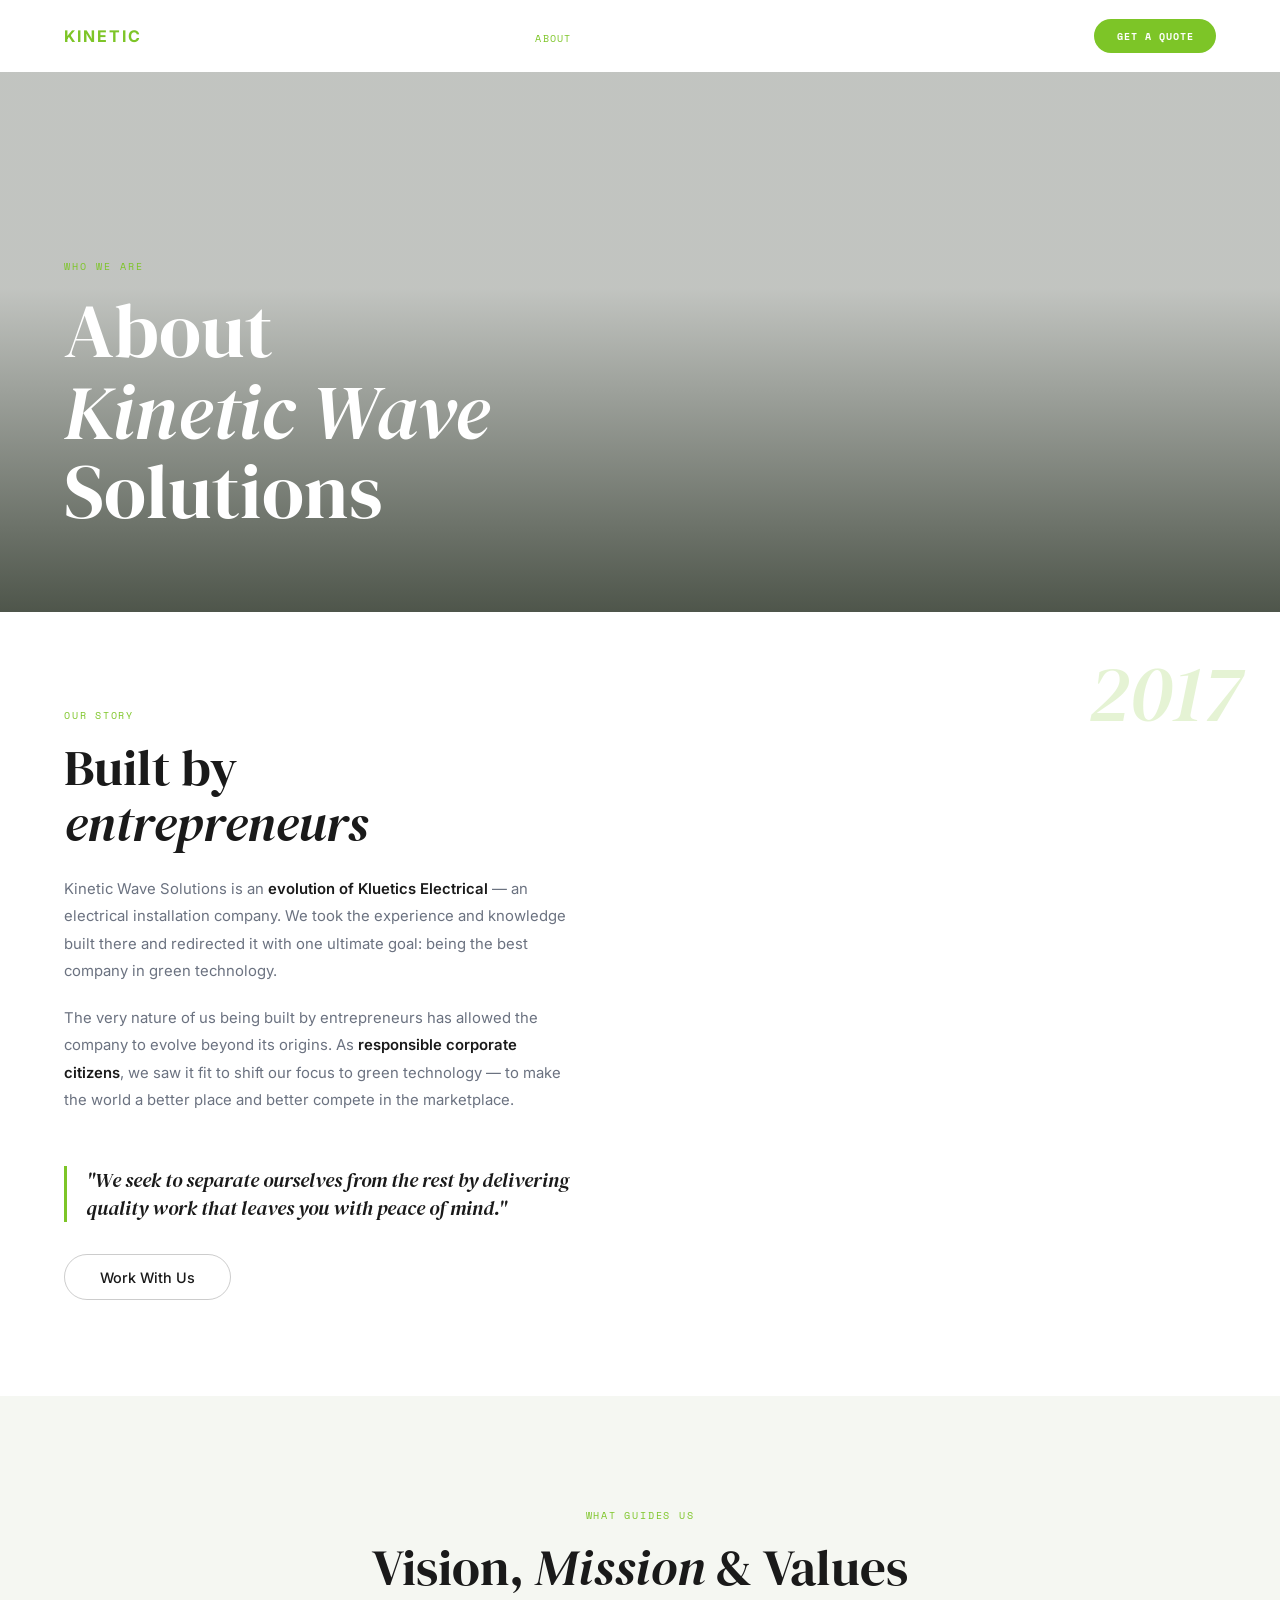
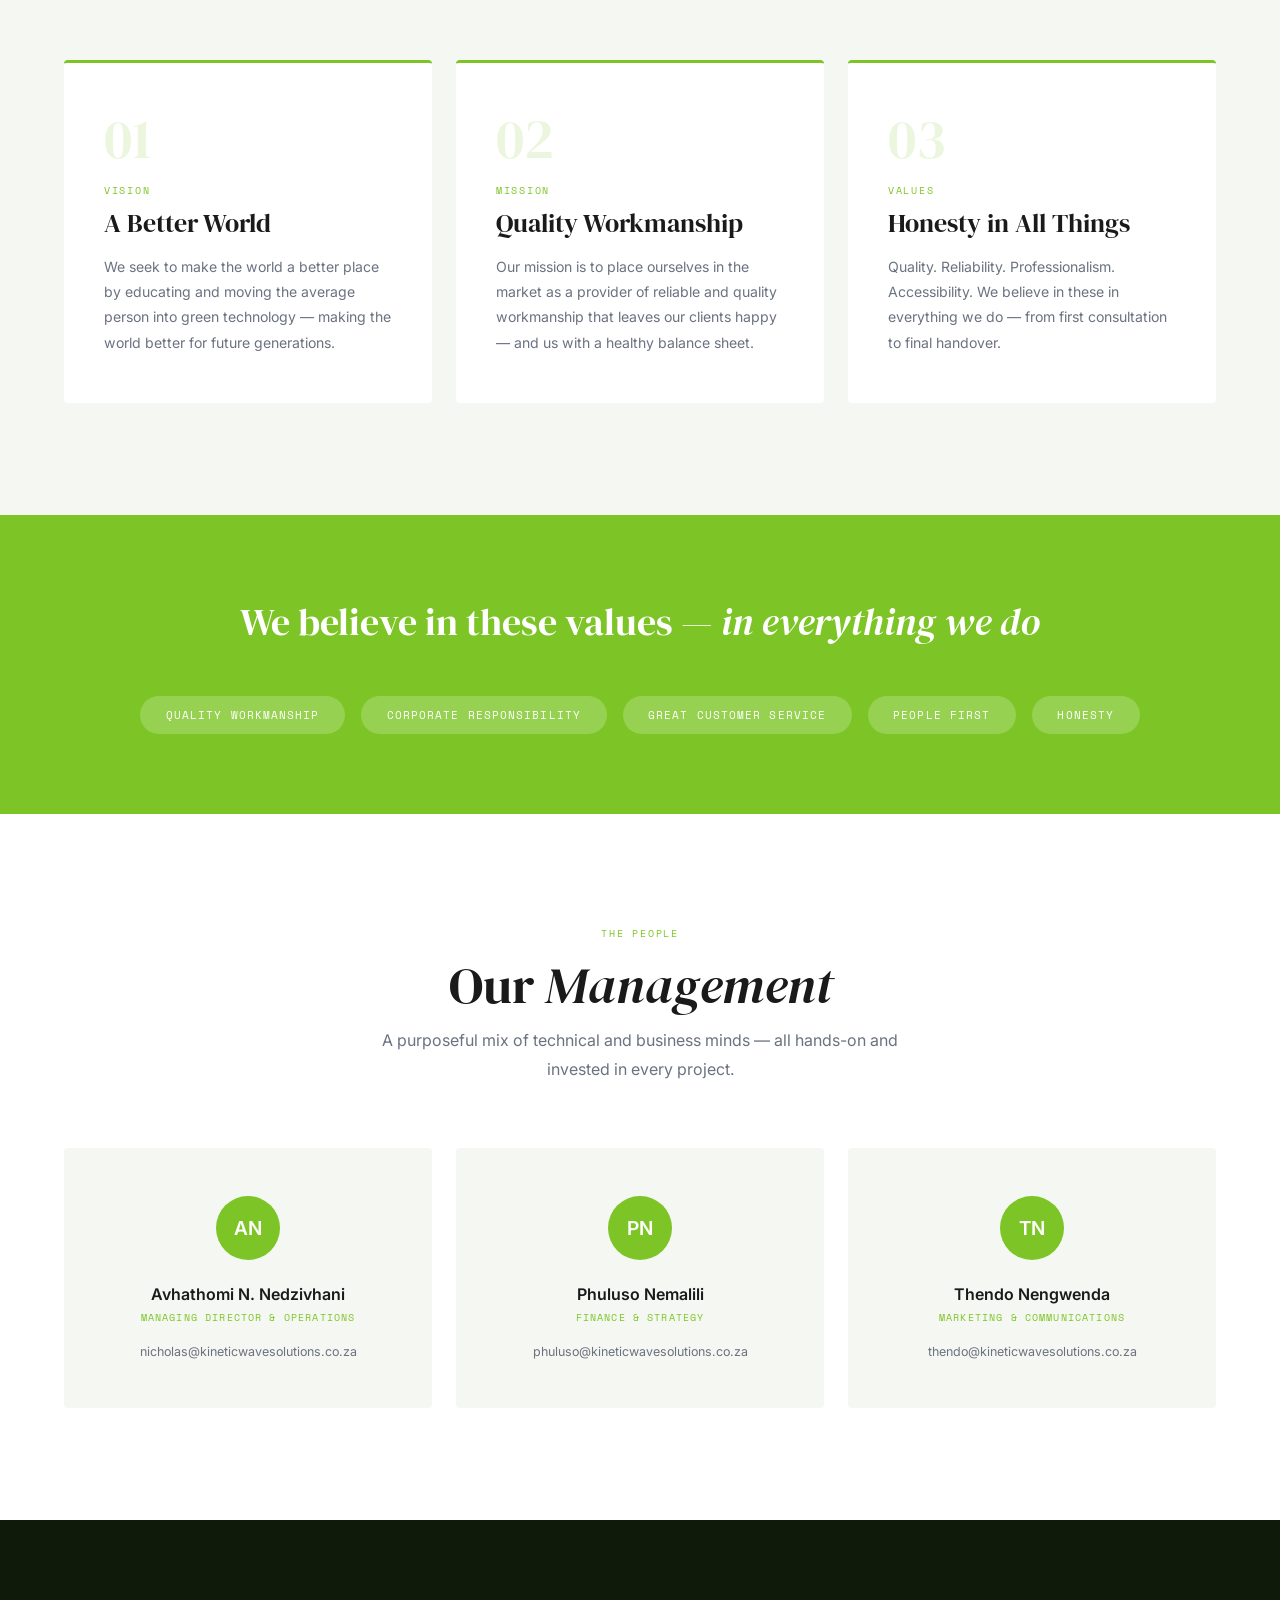
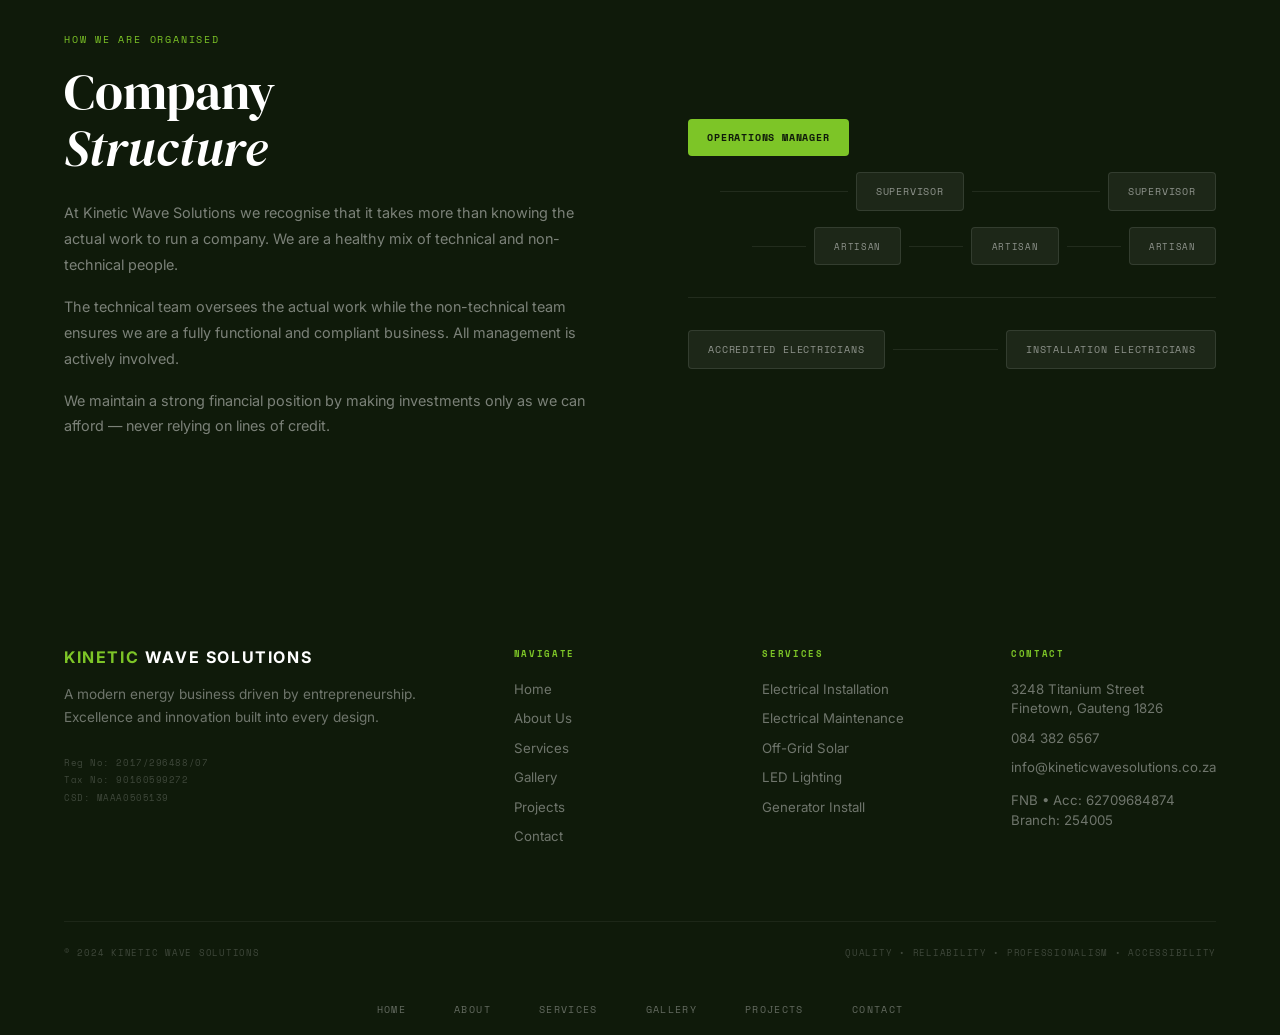
==== about.html @ 5e4715f2 "Initial website upload" ====
<!DOCTYPE html>
<html lang="en">
<head>
<meta charset="UTF-8"/>
<meta name="viewport" content="width=device-width,initial-scale=1"/>
<title>About — Kinetic Wave Solutions</title>
<link rel="stylesheet" href="style.css"/>
<style>
.page-hero {
  height: 60vh; min-height: 420px;
  position: relative;
  display: flex; align-items: flex-end;
  padding: 0 5vw 5rem;
  overflow: hidden;
}
.ph-bg {
  position: absolute; inset: 0;
  background:
    url('https://images.unsplash.com/photo-1497440001374-f26997328c1b?w=1600&q=85')
    center / cover no-repeat;
}
.ph-bg::after {
  content: '';
  position: absolute; inset: 0;
  background: linear-gradient(to top, rgba(10,20,5,0.72) 0%, rgba(10,20,5,0.25) 60%);
}
.ph-content { position: relative; z-index: 2; }
.ph-label {
  font-family: var(--mono); font-size: 0.62rem;
  letter-spacing: 0.2em; text-transform: uppercase;
  color: var(--green); margin-bottom: 1rem; display: block;
}
.ph-title {
  font-family: var(--serif); font-weight: 400;
  font-size: clamp(2.5rem, 6vw, 5rem);
  color: var(--white); line-height: 1.05;
}
.ph-title em { font-style: italic; }

/* STORY */
#story {
  display: grid; grid-template-columns: 1fr 1fr;
  background: var(--white);
}
.story-body {
  padding: 6rem 5vw;
  display: flex; flex-direction: column; justify-content: center;
}
.story-body p {
  font-size: 0.93rem; line-height: 1.85;
  color: var(--muted); margin-bottom: 1.2rem;
}
.story-body strong { color: var(--text); font-weight: 600; }
.story-quote {
  font-family: var(--serif); font-style: italic;
  font-size: 1.25rem; color: var(--text);
  border-left: 3px solid var(--green); padding-left: 1.2rem;
  line-height: 1.4; margin: 2rem 0;
}
.story-img {
  background:
    url('https://images.unsplash.com/photo-1558618666-fcd25c85cd64?w=900&q=80')
    center / cover no-repeat;
  min-height: 460px;
  position: relative;
}
.story-year {
  position: absolute; top: 2.5rem; right: 2.5rem;
  font-family: var(--serif); font-style: italic;
  font-size: 5rem; color: rgba(125,197,39,0.2);
  line-height: 1; pointer-events: none;
}

/* VMV */
#vmv-full {
  padding: 7rem 5vw;
  background: var(--offwhite);
}
.vmv-full-head { text-align: center; max-width: 560px; margin: 0 auto 4rem; }
.vmv-full-grid {
  display: grid; grid-template-columns: repeat(3,1fr); gap: 1.5rem;
}
.vmv-full-card {
  background: var(--white);
  padding: 3rem 2.5rem;
  border-radius: 4px;
  border-top: 3px solid var(--green);
}
.vmv-fc-num {
  font-family: var(--serif); font-size: 3.5rem;
  color: rgba(125,197,39,0.15); line-height: 1; margin-bottom: 1rem;
}
.vmv-fc-tag {
  font-family: var(--mono); font-size: 0.6rem;
  letter-spacing: 0.18em; text-transform: uppercase;
  color: var(--green); margin-bottom: 0.8rem;
}
.vmv-fc-h {
  font-family: var(--serif); font-size: 1.6rem;
  color: var(--text); margin-bottom: 1rem; line-height: 1.1;
}
.vmv-fc-p { font-size: 0.88rem; color: var(--muted); line-height: 1.8; }

/* VALUES */
#values-band {
  background: var(--green);
  padding: 5rem 5vw;
  text-align: center;
}
.vb-title {
  font-family: var(--serif); font-size: clamp(1.8rem,3vw,2.8rem);
  color: var(--white); margin-bottom: 3rem; font-weight: 400;
}
.vb-pills {
  display: flex; gap: 1rem; justify-content: center; flex-wrap: wrap;
}
.vb-pill {
  font-family: var(--mono); font-size: 0.68rem;
  letter-spacing: 0.1em; text-transform: uppercase;
  background: rgba(255,255,255,0.2);
  color: var(--white); padding: 0.7rem 1.6rem;
  border-radius: 999px;
}

/* TEAM */
#team {
  padding: 7rem 5vw;
  background: var(--white);
}
.team-head { text-align: center; max-width: 520px; margin: 0 auto 4rem; }
.team-grid {
  display: grid; grid-template-columns: repeat(3,1fr); gap: 1.5rem;
}
.tm {
  background: var(--offwhite); padding: 3rem 2.5rem;
  border-radius: 4px; text-align: center;
  transition: box-shadow 0.3s;
}
.tm:hover { box-shadow: 0 8px 28px rgba(0,0,0,0.08); }
.tm-av {
  width: 64px; height: 64px;
  background: var(--green);
  border-radius: 50%;
  display: flex; align-items: center; justify-content: center;
  font-family: var(--sans); font-weight: 600; font-size: 1.2rem;
  color: var(--white); margin: 0 auto 1.5rem;
}
.tm-name {
  font-family: var(--sans); font-weight: 600;
  font-size: 1rem; color: var(--text); margin-bottom: 0.4rem;
}
.tm-role {
  font-family: var(--mono); font-size: 0.6rem;
  letter-spacing: 0.12em; text-transform: uppercase;
  color: var(--green); margin-bottom: 1rem;
}
.tm-mail {
  font-size: 0.78rem; color: var(--muted);
  text-decoration: none; word-break: break-all;
  transition: color 0.2s;
}
.tm-mail:hover { color: var(--green); }

/* STRUCTURE */
#structure {
  padding: 7rem 5vw;
  background: var(--dark);
  display: grid; grid-template-columns: 1fr 1fr; gap: 6rem; align-items: center;
}
.struct-text .label-tag { color: var(--green); }
.struct-text .section-h { color: var(--white); }
.struct-text p { font-size: 0.9rem; color: rgba(255,255,255,0.45); line-height: 1.8; margin-bottom: 1rem; }
.org-chart { display: flex; flex-direction: column; gap: 1rem; }
.oc-row { display: flex; gap: 0.5rem; align-items: center; }
.oc-box {
  font-family: var(--mono); font-size: 0.62rem;
  letter-spacing: 0.08em; text-transform: uppercase;
  padding: 0.7rem 1.2rem;
  border-radius: 4px;
}
.oc-box.primary { background: var(--green); color: var(--dark); font-weight: 700; }
.oc-box.secondary { background: rgba(255,255,255,0.06); color: rgba(255,255,255,0.5); border: 1px solid rgba(255,255,255,0.1); }
.oc-line { flex: 1; height: 1px; background: rgba(255,255,255,0.08); }

@media(max-width:860px){
  #story { grid-template-columns: 1fr; }
  .story-img { min-height: 260px; order: -1; }
  .story-body { padding: 3rem 1.2rem; }
  #vmv-full { padding: 4rem 1.2rem; }
  .vmv-full-grid { grid-template-columns: 1fr; }
  #team { padding: 4rem 1.2rem; }
  .team-grid { grid-template-columns: 1fr; }
  #structure { grid-template-columns: 1fr; padding: 4rem 1.2rem; gap: 3rem; }
}
</style>
</head>
<body data-page="about" data-solidnav="1">
<div style="padding-top:72px">

<div class="page-hero">
  <div class="ph-bg"></div>
  <div class="ph-content">
    <span class="ph-label">Who We Are</span>
    <h1 class="ph-title">About<br/><em>Kinetic Wave</em><br/>Solutions</h1>
  </div>
</div>

<div id="story">
  <div class="story-body reveal">
    <span class="label-tag">Our Story</span>
    <h2 class="section-h" style="margin-bottom:1.5rem">Built by<br/><em>entrepreneurs</em></h2>
    <p>Kinetic Wave Solutions is an <strong>evolution of Kluetics Electrical</strong> — an electrical installation company. We took the experience and knowledge built there and redirected it with one ultimate goal: being the best company in green technology.</p>
    <p>The very nature of us being built by entrepreneurs has allowed the company to evolve beyond its origins. As <strong>responsible corporate citizens</strong>, we saw it fit to shift our focus to green technology — to make the world a better place and better compete in the marketplace.</p>
    <div class="story-quote">"We seek to separate ourselves from the rest by delivering quality work that leaves you with peace of mind."</div>
    <a href="contact.html" class="pill-btn outline-dark" style="align-self:flex-start">Work With Us</a>
  </div>
  <div class="story-img">
    <div class="story-year">2017</div>
  </div>
</div>

<section id="vmv-full">
  <div class="vmv-full-head reveal">
    <span class="label-tag">What Guides Us</span>
    <h2 class="section-h">Vision, <em>Mission</em> &amp; Values</h2>
  </div>
  <div class="vmv-full-grid">
    <div class="vmv-full-card reveal">
      <div class="vmv-fc-num">01</div>
      <div class="vmv-fc-tag">Vision</div>
      <div class="vmv-fc-h">A Better World</div>
      <p class="vmv-fc-p">We seek to make the world a better place by educating and moving the average person into green technology — making the world better for future generations.</p>
    </div>
    <div class="vmv-full-card reveal d1">
      <div class="vmv-fc-num">02</div>
      <div class="vmv-fc-tag">Mission</div>
      <div class="vmv-fc-h">Quality Workmanship</div>
      <p class="vmv-fc-p">Our mission is to place ourselves in the market as a provider of reliable and quality workmanship that leaves our clients happy — and us with a healthy balance sheet.</p>
    </div>
    <div class="vmv-full-card reveal d2">
      <div class="vmv-fc-num">03</div>
      <div class="vmv-fc-tag">Values</div>
      <div class="vmv-fc-h">Honesty in All Things</div>
      <p class="vmv-fc-p">Quality. Reliability. Professionalism. Accessibility. We believe in these in everything we do — from first consultation to final handover.</p>
    </div>
  </div>
</section>

<div id="values-band" class="reveal">
  <h2 class="vb-title">We believe in these values — <em>in everything we do</em></h2>
  <div class="vb-pills">
    <span class="vb-pill">Quality Workmanship</span>
    <span class="vb-pill">Corporate Responsibility</span>
    <span class="vb-pill">Great Customer Service</span>
    <span class="vb-pill">People First</span>
    <span class="vb-pill">Honesty</span>
  </div>
</div>

<section id="team">
  <div class="team-head reveal">
    <span class="label-tag">The People</span>
    <h2 class="section-h">Our <em>Management</em></h2>
    <p class="section-p" style="margin:0.8rem auto 0;text-align:center">A purposeful mix of technical and business minds — all hands-on and invested in every project.</p>
  </div>
  <div class="team-grid">
    <div class="tm reveal">
      <div class="tm-av">AN</div>
      <div class="tm-name">Avhathomi N. Nedzivhani</div>
      <div class="tm-role">Managing Director &amp; Operations</div>
      <a href="mailto:nicholas@kineticwavesolutions.co.za" class="tm-mail">nicholas@kineticwavesolutions.co.za</a>
    </div>
    <div class="tm reveal d1">
      <div class="tm-av">PN</div>
      <div class="tm-name">Phuluso Nemalili</div>
      <div class="tm-role">Finance &amp; Strategy</div>
      <a href="mailto:phuluso@kineticwavesolutions.co.za" class="tm-mail">phuluso@kineticwavesolutions.co.za</a>
    </div>
    <div class="tm reveal d2">
      <div class="tm-av">TN</div>
      <div class="tm-name">Thendo Nengwenda</div>
      <div class="tm-role">Marketing &amp; Communications</div>
      <a href="mailto:thendo@kineticwavesolutions.co.za" class="tm-mail">thendo@kineticwavesolutions.co.za</a>
    </div>
  </div>
</section>

<section id="structure">
  <div class="struct-text reveal">
    <span class="label-tag">How We Are Organised</span>
    <h2 class="section-h" style="margin-bottom:1.5rem;color:var(--white)">Company<br/><em>Structure</em></h2>
    <p>At Kinetic Wave Solutions we recognise that it takes more than knowing the actual work to run a company. We are a healthy mix of technical and non-technical people.</p>
    <p>The technical team oversees the actual work while the non-technical team ensures we are a fully functional and compliant business. All management is actively involved.</p>
    <p>We maintain a strong financial position by making investments only as we can afford — never relying on lines of credit.</p>
  </div>
  <div class="org-chart reveal d1">
    <div class="oc-row"><div class="oc-box primary">Operations Manager</div></div>
    <div class="oc-row" style="padding-left:2rem"><div class="oc-line"></div><div class="oc-box secondary">Supervisor</div><div class="oc-line"></div><div class="oc-box secondary">Supervisor</div></div>
    <div class="oc-row" style="padding-left:4rem"><div class="oc-line"></div><div class="oc-box secondary" style="font-size:.54rem">Artisan</div><div class="oc-line"></div><div class="oc-box secondary" style="font-size:.54rem">Artisan</div><div class="oc-line"></div><div class="oc-box secondary" style="font-size:.54rem">Artisan</div></div>
    <div style="height:1px;background:rgba(255,255,255,.08);margin:1rem 0"></div>
    <div class="oc-row"><div class="oc-box secondary">Accredited Electricians</div><div class="oc-line"></div><div class="oc-box secondary">Installation Electricians</div></div>
  </div>
</section>

</div>
<script src="nav.js"></script>
</body>
</html>
---- style.css ----
/* ════════════════════════════════════════════════
   KINETIC WAVE SOLUTIONS — Global
   Clean / Light / Modern — inspired by Bluewave
   Brand: Lime Green #7DC527 + White + Dark
   ════════════════════════════════════════════════ */
@import url('https://fonts.googleapis.com/css2?family=DM+Serif+Display:ital@0;1&family=Inter:wght@300;400;500;600&family=Space+Mono:wght@400;700&display=swap');

:root {
  --green:   #7DC527;
  --green2:  #6aad1f;
  --dark:    #0f1a0a;
  --mid:     #1e2e14;
  --white:   #ffffff;
  --offwhite:#f5f7f2;
  --text:    #1a1a1a;
  --muted:   #6b7280;
  --border:  rgba(0,0,0,0.08);
  --serif:   'DM Serif Display', serif;
  --sans:    'Inter', sans-serif;
  --mono:    'Space Mono', monospace;
}

*, *::before, *::after { box-sizing: border-box; margin: 0; padding: 0; }
html { scroll-behavior: smooth; }
body {
  font-family: var(--sans);
  color: var(--text);
  background: var(--white);
  -webkit-font-smoothing: antialiased;
  overflow-x: hidden;
}
::-webkit-scrollbar { width: 3px; }
::-webkit-scrollbar-thumb { background: var(--green); }

/* ── NAV ── */
#nav {
  position: fixed; top: 0; left: 0; right: 0; z-index: 900;
  display: flex; align-items: center; justify-content: space-between;
  padding: 0 5vw;
  height: 72px;
  transition: background 0.4s, box-shadow 0.4s;
}
#nav.solid {
  background: rgba(255,255,255,0.97);
  box-shadow: 0 1px 0 var(--border);
  backdrop-filter: blur(12px);
}
#nav.transparent { background: transparent; }
.nav-logo {
  font-family: var(--sans);
  font-weight: 700;
  font-size: 1rem;
  letter-spacing: 0.12em;
  text-transform: uppercase;
  text-decoration: none;
  color: var(--white);
  transition: color 0.3s;
}
#nav.solid .nav-logo { color: var(--dark); }
.nav-logo strong { color: var(--green); }
.nav-links { display: flex; gap: 2.5rem; list-style: none; align-items: center; }
.nav-links a {
  font-family: var(--mono);
  font-size: 0.62rem;
  letter-spacing: 0.12em;
  text-transform: uppercase;
  color: rgba(255,255,255,0.85);
  text-decoration: none;
  cursor: pointer;
  transition: color 0.2s;
}
#nav.solid .nav-links a { color: var(--muted); }
.nav-links a:hover,
.nav-links a.active { color: var(--green); }
.nav-cta {
  font-family: var(--mono);
  font-size: 0.62rem;
  letter-spacing: 0.1em;
  text-transform: uppercase;
  background: var(--green);
  color: var(--white);
  padding: 0.6rem 1.4rem;
  border-radius: 999px;
  cursor: pointer;
  border: none;
  text-decoration: none;
  transition: background 0.2s, transform 0.15s;
  font-weight: 700;
}
.nav-cta:hover { background: var(--green2); transform: translateY(-1px); }
.ham { display: none; flex-direction: column; gap: 5px; cursor: pointer; background: none; border: none; }
.ham span { width: 22px; height: 1.5px; background: var(--white); display: block; transition: 0.3s; }
#nav.solid .ham span { background: var(--dark); }

/* ── MOBILE DRAWER ── */
#drawer {
  display: none;
  position: fixed; top: 72px; left: 0; right: 0; z-index: 899;
  background: var(--white);
  border-bottom: 1px solid var(--border);
  flex-direction: column;
  box-shadow: 0 8px 24px rgba(0,0,0,0.08);
}
#drawer a {
  font-family: var(--mono); font-size: 0.68rem;
  letter-spacing: 0.1em; text-transform: uppercase;
  color: var(--muted); padding: 1rem 5vw;
  border-bottom: 1px solid var(--border);
  cursor: pointer; text-decoration: none;
  transition: color 0.2s;
}
#drawer a:hover { color: var(--green); }

/* ── FOOTER NAV BAR (like Bluewave bottom strip) ── */
.footer-nav-bar {
  background: var(--dark);
  padding: 1.2rem 5vw;
  display: flex; justify-content: center; gap: 3rem;
}
.footer-nav-bar a {
  font-family: var(--mono); font-size: 0.6rem;
  letter-spacing: 0.14em; text-transform: uppercase;
  color: rgba(255,255,255,0.35); cursor: pointer;
  text-decoration: none; transition: color 0.2s;
}
.footer-nav-bar a:hover { color: var(--green); }

/* ── MAIN FOOTER ── */
footer {
  background: var(--dark);
  color: rgba(255,255,255,0.5);
  padding: 5rem 5vw 0;
}
.footer-grid {
  display: grid; grid-template-columns: 2fr 1fr 1fr 1fr;
  gap: 3rem; padding-bottom: 4rem;
  border-bottom: 1px solid rgba(255,255,255,0.06);
}
.footer-brand-name {
  font-family: var(--sans); font-weight: 700;
  font-size: 1rem; letter-spacing: 0.1em; text-transform: uppercase;
  color: var(--white); margin-bottom: 1rem;
}
.footer-brand-name strong { color: var(--green); }
.footer-tagline {
  font-size: 0.85rem; line-height: 1.7; color: rgba(255,255,255,0.4);
  margin-bottom: 1.5rem;
}
.footer-reg {
  font-family: var(--mono); font-size: 0.58rem;
  letter-spacing: 0.06em; color: rgba(255,255,255,0.2); line-height: 1.9;
}
.footer-col h4 {
  font-family: var(--mono); font-size: 0.58rem;
  letter-spacing: 0.18em; text-transform: uppercase;
  color: var(--green); margin-bottom: 1.2rem;
}
.footer-col a, .footer-col p {
  display: block; font-size: 0.83rem;
  color: rgba(255,255,255,0.4); text-decoration: none;
  margin-bottom: 0.6rem; line-height: 1.5; cursor: pointer;
  transition: color 0.2s;
}
.footer-col a:hover { color: var(--white); }
.footer-bottom {
  display: flex; justify-content: space-between; align-items: center;
  padding: 1.5rem 0;
}
.footer-copy {
  font-family: var(--mono); font-size: 0.58rem;
  letter-spacing: 0.08em; text-transform: uppercase;
  color: rgba(255,255,255,0.2);
}

/* ── SHARED ── */
.pill-btn {
  display: inline-block;
  font-family: var(--sans); font-weight: 500; font-size: 0.9rem;
  background: var(--white); color: var(--dark);
  padding: 0.85rem 2.2rem;
  border-radius: 999px; border: none; cursor: pointer;
  text-decoration: none;
  transition: background 0.2s, transform 0.15s, color 0.2s;
}
.pill-btn:hover { background: var(--offwhite); transform: translateY(-2px); }
.pill-btn.green { background: var(--green); color: var(--white); }
.pill-btn.green:hover { background: var(--green2); }
.pill-btn.outline { background: transparent; color: var(--white); border: 1.5px solid rgba(255,255,255,0.5); }
.pill-btn.outline:hover { border-color: var(--white); background: rgba(255,255,255,0.08); }
.pill-btn.outline-dark { background: transparent; color: var(--text); border: 1.5px solid rgba(0,0,0,0.2); }
.pill-btn.outline-dark:hover { border-color: var(--green); color: var(--green); }

.label-tag {
  font-family: var(--mono); font-size: 0.62rem;
  letter-spacing: 0.18em; text-transform: uppercase;
  color: var(--green); margin-bottom: 1rem; display: block;
}
.section-h {
  font-family: var(--serif); font-size: clamp(2.2rem, 4vw, 3.6rem);
  line-height: 1.1; color: var(--text); font-weight: 400;
}
.section-h em { font-style: italic; }
.section-p {
  font-size: 1rem; line-height: 1.8; color: var(--muted); max-width: 520px;
}

/* ── REVEAL ── */
.reveal { opacity: 0; transform: translateY(24px); transition: opacity 0.8s cubic-bezier(.22,1,.36,1), transform 0.8s cubic-bezier(.22,1,.36,1); }
.reveal.up { opacity: 1; transform: translateY(0); }
.reveal.d1 { transition-delay: 0.1s; } .reveal.d2 { transition-delay: 0.2s; }
.reveal.d3 { transition-delay: 0.3s; } .reveal.d4 { transition-delay: 0.4s; }

/* ── MOBILE ── */
@media (max-width: 860px) {
  #nav { padding: 0 1.2rem; }
  .nav-links { display: none; }
  .ham { display: flex; }
  .footer-grid { grid-template-columns: 1fr 1fr; }
  .footer-bottom { flex-direction: column; gap: 0.8rem; text-align: center; }
  .footer-nav-bar { gap: 1.5rem; flex-wrap: wrap; justify-content: center; }
}
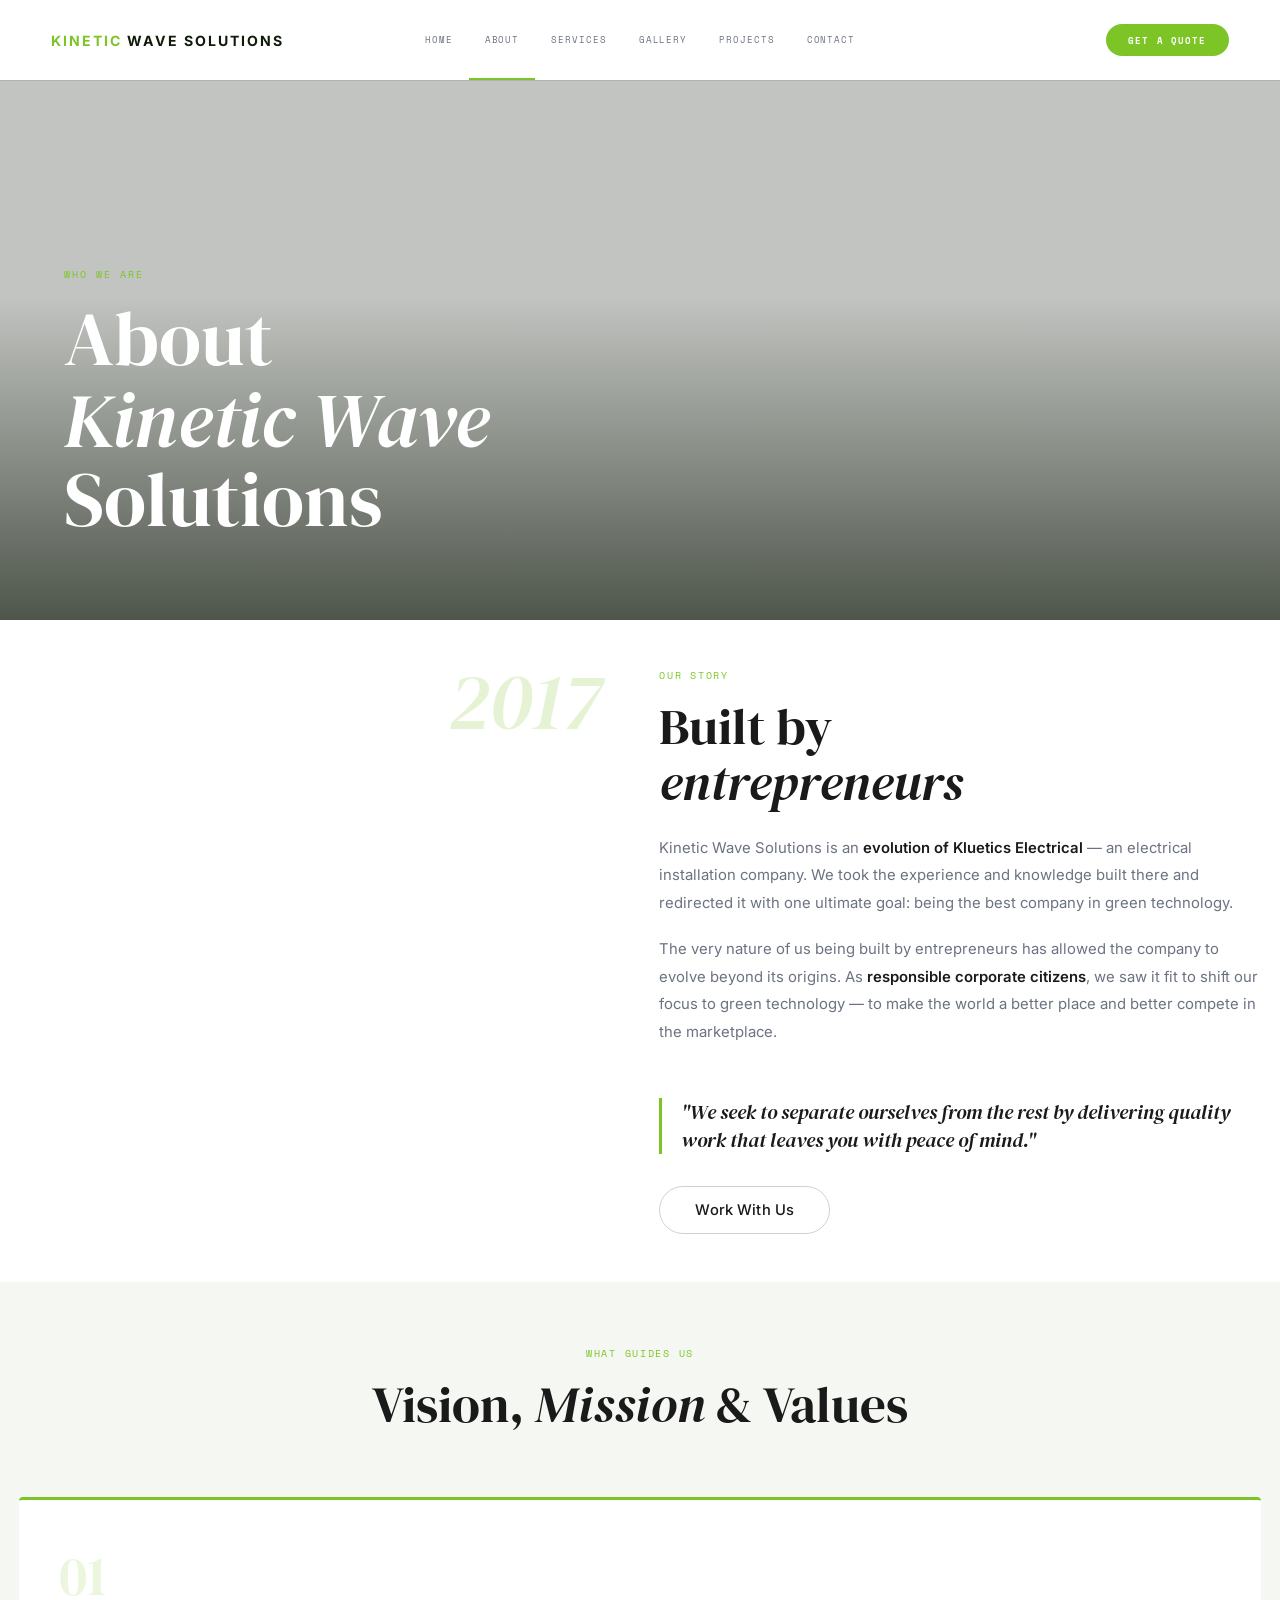
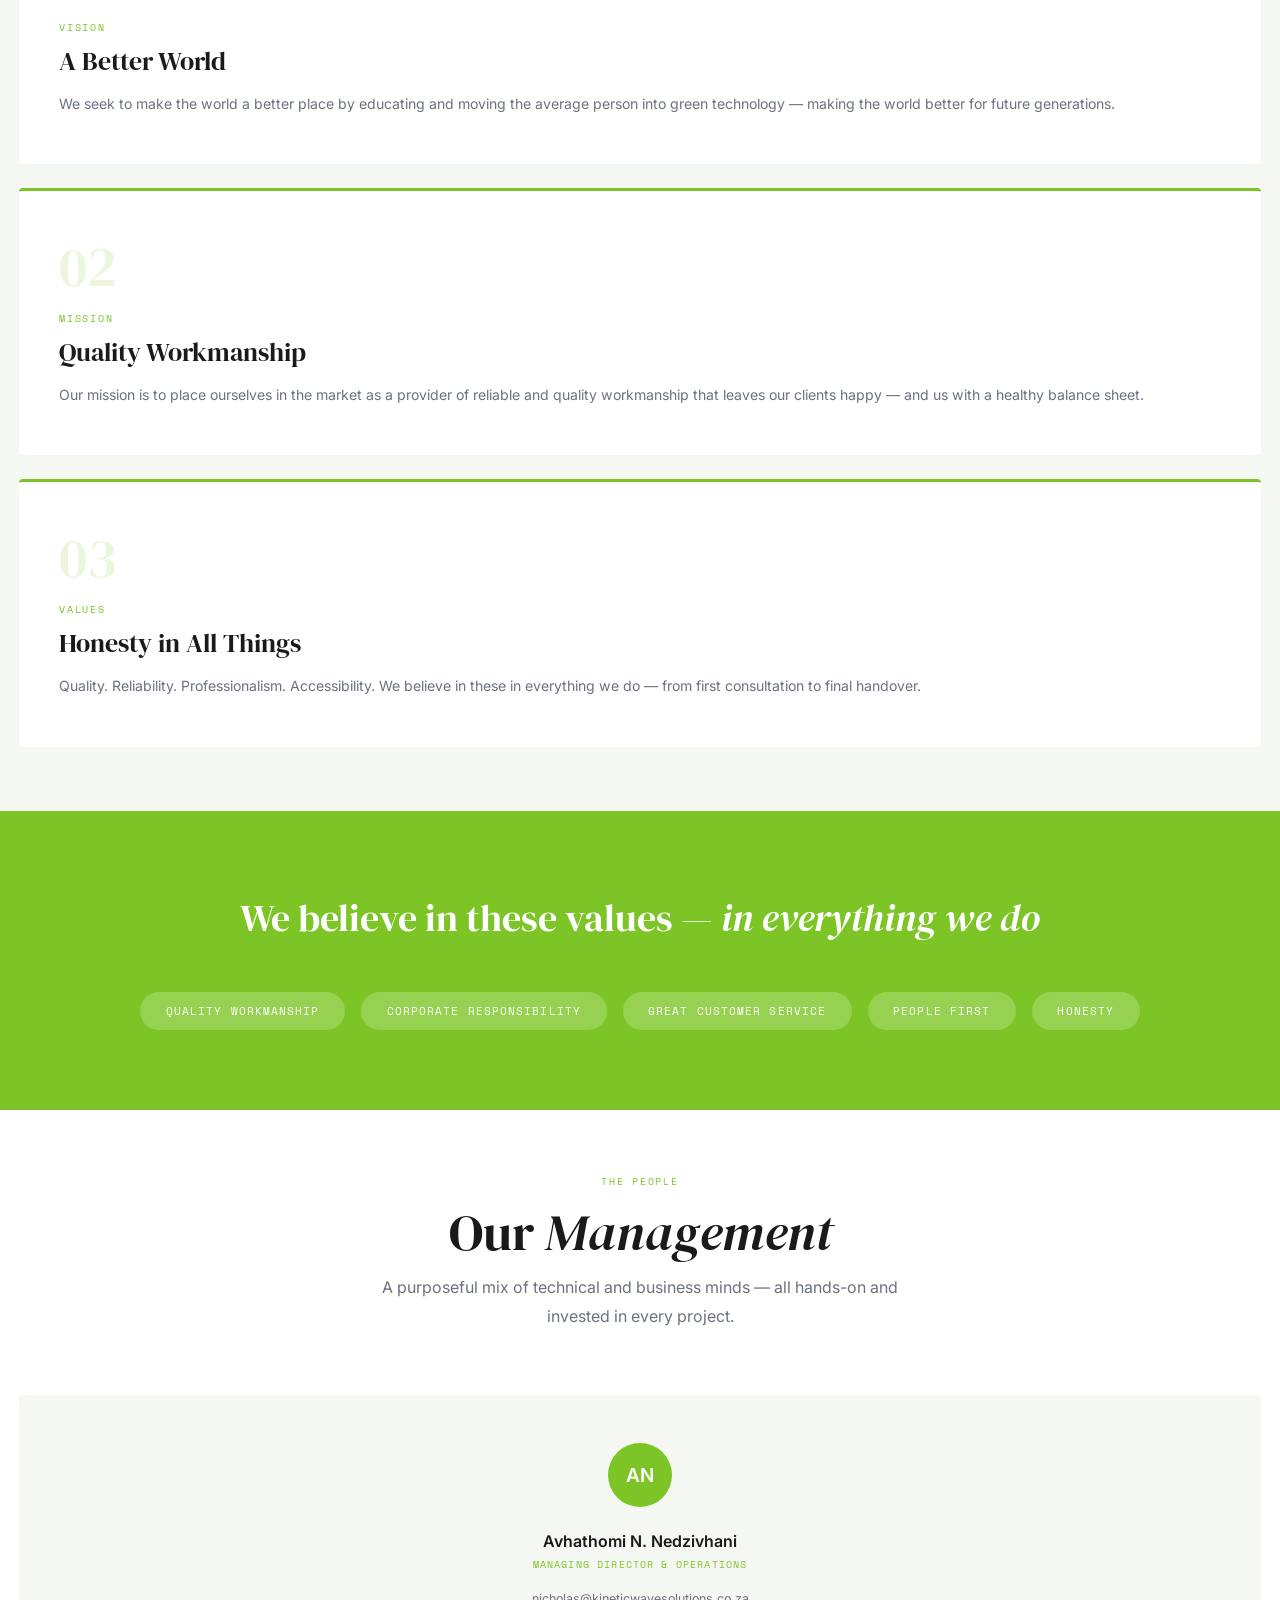
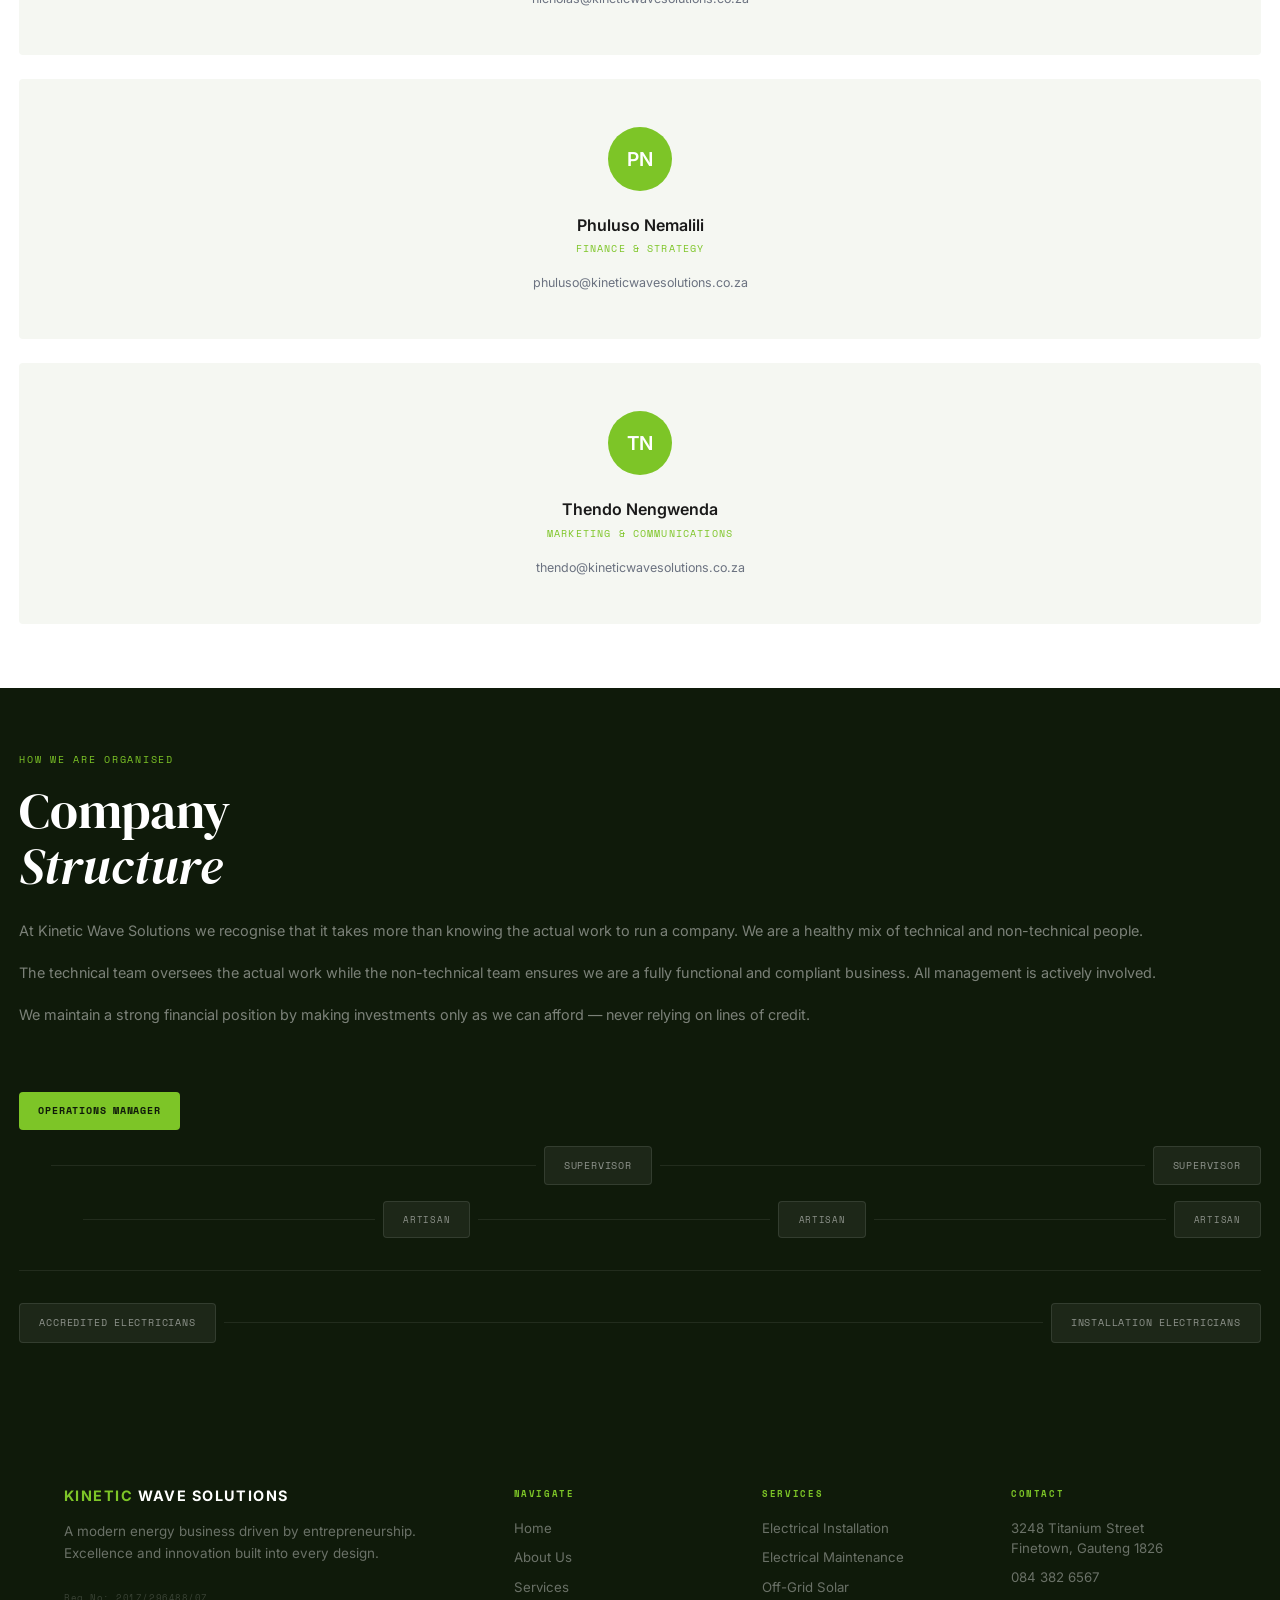
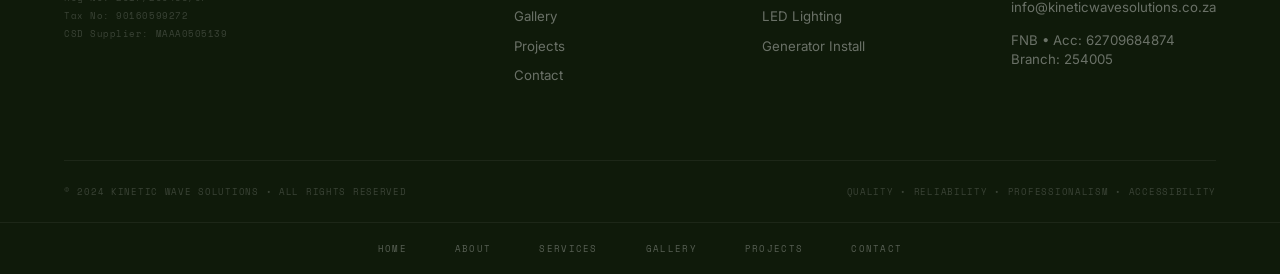
==== commit d339f261: "Improved website design" ====
--- a/about.html
+++ b/about.html
@@ -16,8 +16,8 @@
 .ph-bg {
   position: absolute; inset: 0;
   background:
-    url('https://images.unsplash.com/photo-1497440001374-f26997328c1b?w=1600&q=85')
-    center / cover no-repeat;
+    url('intro.jpeg')
+    center / cover no-repeat; /* ✏️ EDIT IMAGE: ABOUT — Page hero background */
 }
 .ph-bg::after {
   content: '';
@@ -59,8 +59,8 @@
 }
 .story-img {
   background:
-    url('https://images.unsplash.com/photo-1558618666-fcd25c85cd64?w=900&q=80')
-    center / cover no-repeat;
+    url('gallery2.jpeg')
+    center / cover no-repeat; /* ✏️ EDIT IMAGE: ABOUT — Story section right image */
   min-height: 460px;
   position: relative;
 }
@@ -182,8 +182,6 @@
 .oc-box.secondary { background: rgba(255,255,255,0.06); color: rgba(255,255,255,0.5); border: 1px solid rgba(255,255,255,0.1); }
 .oc-line { flex: 1; height: 1px; background: rgba(255,255,255,0.08); }
 
-@media(max-width:860px){
-  #story { grid-template-columns: 1fr; }
   .story-img { min-height: 260px; order: -1; }
   .story-body { padding: 3rem 1.2rem; }
   #vmv-full { padding: 4rem 1.2rem; }
@@ -192,10 +190,34 @@
   .team-grid { grid-template-columns: 1fr; }
   #structure { grid-template-columns: 1fr; padding: 4rem 1.2rem; gap: 3rem; }
 }
+
+/* ✏️ EDIT VIDEO: video slot styles - do not remove */
+.hero-video {
+  position: absolute; inset: 0;
+  width: 100%; height: 100%;
+  object-fit: cover;
+  opacity: 0.55;
+  z-index: 0;
+}
+
+
+@media(max-width:860px){
+  .page-hero{height:45vh;min-height:300px;padding:0 1.2rem 3rem}
+  #story{grid-template-columns:1fr}
+  .story-img{min-height:260px;order:-1}
+  .story-body{padding:3rem 1.2rem}
+  #vmv-full{padding:4rem 1.2rem}
+  .vmv-full-grid{grid-template-columns:1fr}
+  #values-band{padding:4rem 1.2rem}
+  .vb-pills{gap:.8rem}
+  #team{padding:4rem 1.2rem}
+  .team-grid{grid-template-columns:1fr}
+  #structure{grid-template-columns:1fr;padding:4rem 1.2rem;gap:3rem}
+}
 </style>
 </head>
 <body data-page="about" data-solidnav="1">
-<div style="padding-top:72px">
+<div class="page-wrap">
 
 <div class="page-hero">
   <div class="ph-bg"></div>
--- a/style.css
+++ b/style.css
@@ -1,23 +1,23 @@
 /* ════════════════════════════════════════════════
-   KINETIC WAVE SOLUTIONS — Global
-   Clean / Light / Modern — inspired by Bluewave
+   KINETIC WAVE SOLUTIONS — Global Stylesheet
+   Clean / Modern / Professional
    Brand: Lime Green #7DC527 + White + Dark
    ════════════════════════════════════════════════ */
-@import url('https://fonts.googleapis.com/css2?family=DM+Serif+Display:ital@0;1&family=Inter:wght@300;400;500;600&family=Space+Mono:wght@400;700&display=swap');
+@import url('https://fonts.googleapis.com/css2?family=DM+Serif+Display:ital@0;1&family=Inter:wght@300;400;500;600;700&family=Space+Mono:wght@400;700&display=swap');
 
 :root {
-  --green:   #7DC527;
-  --green2:  #6aad1f;
-  --dark:    #0f1a0a;
-  --mid:     #1e2e14;
-  --white:   #ffffff;
-  --offwhite:#f5f7f2;
-  --text:    #1a1a1a;
-  --muted:   #6b7280;
-  --border:  rgba(0,0,0,0.08);
-  --serif:   'DM Serif Display', serif;
-  --sans:    'Inter', sans-serif;
-  --mono:    'Space Mono', monospace;
+  --green:    #7DC527;
+  --green2:   #6aad1f;
+  --dark:     #0f1a0a;
+  --white:    #ffffff;
+  --offwhite: #f5f7f2;
+  --text:     #1a1a1a;
+  --muted:    #6b7280;
+  --border:   rgba(0,0,0,0.09);
+  --serif:    'DM Serif Display', serif;
+  --sans:     'Inter', sans-serif;
+  --mono:     'Space Mono', monospace;
+  --nav-h:    80px;
 }
 
 *, *::before, *::after { box-sizing: border-box; margin: 0; padding: 0; }
@@ -32,134 +32,179 @@
 ::-webkit-scrollbar { width: 3px; }
 ::-webkit-scrollbar-thumb { background: var(--green); }
 
-/* ── NAV ── */
+/* ════════════════════════════════════════════════
+   NAV — fixed, full-width, logo left | links centre | cta right
+   ════════════════════════════════════════════════ */
 #nav {
-  position: fixed; top: 0; left: 0; right: 0; z-index: 900;
-  display: flex; align-items: center; justify-content: space-between;
-  padding: 0 5vw;
-  height: 72px;
-  transition: background 0.4s, box-shadow 0.4s;
-}
-#nav.solid {
-  background: rgba(255,255,255,0.97);
+  position: fixed;
+  top: 0; left: 0; right: 0;
+  z-index: 9000;
+  height: var(--nav-h);
+  display: grid;
+  grid-template-columns: 1fr auto 1fr;
+  align-items: center;
+  padding: 0 4vw;
+  gap: 1rem;
+  transition: background 0.35s, box-shadow 0.35s;
+}
+#nav.is-transparent { background: transparent; }
+#nav.is-solid {
+  background: rgba(255,255,255,0.98);
   box-shadow: 0 1px 0 var(--border);
-  backdrop-filter: blur(12px);
-}
-#nav.transparent { background: transparent; }
+  backdrop-filter: blur(14px);
+}
+
+/* Logo — left column */
 .nav-logo {
   font-family: var(--sans);
   font-weight: 700;
-  font-size: 1rem;
-  letter-spacing: 0.12em;
+  font-size: 0.88rem;
+  letter-spacing: 0.14em;
   text-transform: uppercase;
   text-decoration: none;
   color: var(--white);
   transition: color 0.3s;
-}
-#nav.solid .nav-logo { color: var(--dark); }
+  white-space: nowrap;
+  justify-self: start;
+}
+#nav.is-solid .nav-logo { color: var(--dark); }
 .nav-logo strong { color: var(--green); }
-.nav-links { display: flex; gap: 2.5rem; list-style: none; align-items: center; }
-.nav-links a {
+
+/* Links — centre column */
+.nav-links {
+  display: flex;
+  align-items: center;
+  gap: 0;
+  list-style: none;
+  height: var(--nav-h);
+  justify-self: center;
+}
+.nav-links li a {
+  display: flex;
+  align-items: center;
+  height: var(--nav-h);
+  padding: 0 1rem;
   font-family: var(--mono);
-  font-size: 0.62rem;
-  letter-spacing: 0.12em;
+  font-size: 0.58rem;
+  letter-spacing: 0.1em;
   text-transform: uppercase;
   color: rgba(255,255,255,0.85);
   text-decoration: none;
-  cursor: pointer;
-  transition: color 0.2s;
-}
-#nav.solid .nav-links a { color: var(--muted); }
-.nav-links a:hover,
-.nav-links a.active { color: var(--green); }
+  border-bottom: 2px solid transparent;
+  transition: color 0.2s, border-color 0.2s;
+  white-space: nowrap;
+}
+#nav.is-solid .nav-links li a { color: var(--muted); }
+.nav-links li a:hover  { color: var(--green); border-bottom-color: var(--green); }
+.nav-links li a.active { color: var(--green); border-bottom-color: var(--green); }
+
+/* Right side: CTA + hamburger */
+.nav-right {
+  display: flex;
+  align-items: center;
+  gap: 1rem;
+  justify-self: end;
+}
 .nav-cta {
   font-family: var(--mono);
-  font-size: 0.62rem;
-  letter-spacing: 0.1em;
-  text-transform: uppercase;
+  font-size: 0.58rem;
+  letter-spacing: 0.12em;
+  text-transform: uppercase;
+  font-weight: 700;
   background: var(--green);
   color: var(--white);
   padding: 0.6rem 1.4rem;
   border-radius: 999px;
+  border: none;
   cursor: pointer;
+  text-decoration: none;
+  white-space: nowrap;
+  transition: background 0.2s, transform 0.15s;
+}
+.nav-cta:hover { background: var(--green2); transform: translateY(-1px); }
+
+/* Hamburger */
+.ham {
+  display: none;
+  flex-direction: column;
+  gap: 5px;
+  cursor: pointer;
+  background: none;
   border: none;
-  text-decoration: none;
-  transition: background 0.2s, transform 0.15s;
-  font-weight: 700;
-}
-.nav-cta:hover { background: var(--green2); transform: translateY(-1px); }
-.ham { display: none; flex-direction: column; gap: 5px; cursor: pointer; background: none; border: none; }
-.ham span { width: 22px; height: 1.5px; background: var(--white); display: block; transition: 0.3s; }
-#nav.solid .ham span { background: var(--dark); }
-
-/* ── MOBILE DRAWER ── */
-#drawer {
+  padding: 4px;
+}
+.ham span {
+  width: 22px; height: 1.5px;
+  background: var(--white);
+  display: block; transition: 0.3s;
+}
+#nav.is-solid .ham span { background: var(--dark); }
+
+/* Mobile drawer */
+#nav-drawer {
   display: none;
-  position: fixed; top: 72px; left: 0; right: 0; z-index: 899;
+  position: fixed;
+  top: var(--nav-h); left: 0; right: 0;
+  z-index: 8999;
   background: var(--white);
   border-bottom: 1px solid var(--border);
+  box-shadow: 0 8px 30px rgba(0,0,0,0.1);
   flex-direction: column;
-  box-shadow: 0 8px 24px rgba(0,0,0,0.08);
-}
-#drawer a {
-  font-family: var(--mono); font-size: 0.68rem;
-  letter-spacing: 0.1em; text-transform: uppercase;
-  color: var(--muted); padding: 1rem 5vw;
+}
+#nav-drawer.open { display: flex; }
+#nav-drawer a {
+  font-family: var(--mono);
+  font-size: 0.66rem;
+  letter-spacing: 0.1em;
+  text-transform: uppercase;
+  color: var(--muted);
+  padding: 1rem 5vw;
   border-bottom: 1px solid var(--border);
-  cursor: pointer; text-decoration: none;
-  transition: color 0.2s;
-}
-#drawer a:hover { color: var(--green); }
-
-/* ── FOOTER NAV BAR (like Bluewave bottom strip) ── */
-.footer-nav-bar {
-  background: var(--dark);
-  padding: 1.2rem 5vw;
-  display: flex; justify-content: center; gap: 3rem;
-}
-.footer-nav-bar a {
-  font-family: var(--mono); font-size: 0.6rem;
-  letter-spacing: 0.14em; text-transform: uppercase;
-  color: rgba(255,255,255,0.35); cursor: pointer;
-  text-decoration: none; transition: color 0.2s;
-}
-.footer-nav-bar a:hover { color: var(--green); }
-
-/* ── MAIN FOOTER ── */
+  text-decoration: none;
+  transition: color 0.2s, background 0.2s;
+}
+#nav-drawer a:hover { color: var(--green); background: var(--offwhite); }
+#nav-drawer a:last-child { color: var(--green); font-weight: 700; border-bottom: none; }
+
+/* ════════════════════════════════════════════════
+   PAGE WRAPPERS
+   ════════════════════════════════════════════════ */
+/* Inner pages: push content below fixed nav */
+.page-wrap { padding-top: var(--nav-h); }
+/* Home page: hero is full-bleed behind transparent nav */
+.page-wrap--hero { padding-top: 0; }
+
+/* ════════════════════════════════════════════════
+   FOOTER
+   ════════════════════════════════════════════════ */
 footer {
   background: var(--dark);
-  color: rgba(255,255,255,0.5);
   padding: 5rem 5vw 0;
 }
 .footer-grid {
-  display: grid; grid-template-columns: 2fr 1fr 1fr 1fr;
-  gap: 3rem; padding-bottom: 4rem;
+  display: grid;
+  grid-template-columns: 2fr 1fr 1fr 1fr;
+  gap: 3rem;
+  padding-bottom: 4rem;
   border-bottom: 1px solid rgba(255,255,255,0.06);
 }
 .footer-brand-name {
   font-family: var(--sans); font-weight: 700;
-  font-size: 1rem; letter-spacing: 0.1em; text-transform: uppercase;
+  font-size: 0.9rem; letter-spacing: 0.1em; text-transform: uppercase;
   color: var(--white); margin-bottom: 1rem;
 }
 .footer-brand-name strong { color: var(--green); }
-.footer-tagline {
-  font-size: 0.85rem; line-height: 1.7; color: rgba(255,255,255,0.4);
-  margin-bottom: 1.5rem;
-}
-.footer-reg {
-  font-family: var(--mono); font-size: 0.58rem;
-  letter-spacing: 0.06em; color: rgba(255,255,255,0.2); line-height: 1.9;
-}
+.footer-tagline { font-size: 0.84rem; line-height: 1.7; color: rgba(255,255,255,0.38); margin-bottom: 1.5rem; }
+.footer-reg { font-family: var(--mono); font-size: 0.56rem; letter-spacing: 0.06em; color: rgba(255,255,255,0.18); line-height: 2; }
 .footer-col h4 {
-  font-family: var(--mono); font-size: 0.58rem;
+  font-family: var(--mono); font-size: 0.56rem;
   letter-spacing: 0.18em; text-transform: uppercase;
   color: var(--green); margin-bottom: 1.2rem;
 }
 .footer-col a, .footer-col p {
   display: block; font-size: 0.83rem;
-  color: rgba(255,255,255,0.4); text-decoration: none;
-  margin-bottom: 0.6rem; line-height: 1.5; cursor: pointer;
-  transition: color 0.2s;
+  color: rgba(255,255,255,0.38); text-decoration: none;
+  margin-bottom: 0.6rem; line-height: 1.5; transition: color 0.2s;
 }
 .footer-col a:hover { color: var(--white); }
 .footer-bottom {
@@ -167,31 +212,45 @@
   padding: 1.5rem 0;
 }
 .footer-copy {
+  font-family: var(--mono); font-size: 0.56rem;
+  letter-spacing: 0.08em; text-transform: uppercase;
+  color: rgba(255,255,255,0.18);
+}
+.footer-nav-bar {
+  background: var(--dark);
+  border-top: 1px solid rgba(255,255,255,0.06);
+  padding: 1.2rem 5vw;
+  display: flex; justify-content: center; gap: 3rem; flex-wrap: wrap;
+}
+.footer-nav-bar a {
   font-family: var(--mono); font-size: 0.58rem;
-  letter-spacing: 0.08em; text-transform: uppercase;
-  color: rgba(255,255,255,0.2);
-}
-
-/* ── SHARED ── */
+  letter-spacing: 0.14em; text-transform: uppercase;
+  color: rgba(255,255,255,0.3); text-decoration: none; transition: color 0.2s;
+}
+.footer-nav-bar a:hover { color: var(--green); }
+
+/* ════════════════════════════════════════════════
+   SHARED COMPONENTS
+   ════════════════════════════════════════════════ */
 .pill-btn {
-  display: inline-block;
-  font-family: var(--sans); font-weight: 500; font-size: 0.9rem;
+  display: inline-flex; align-items: center; justify-content: center;
+  font-family: var(--sans); font-weight: 500; font-size: 0.92rem;
   background: var(--white); color: var(--dark);
-  padding: 0.85rem 2.2rem;
-  border-radius: 999px; border: none; cursor: pointer;
-  text-decoration: none;
-  transition: background 0.2s, transform 0.15s, color 0.2s;
-}
-.pill-btn:hover { background: var(--offwhite); transform: translateY(-2px); }
+  padding: 0.9rem 2.2rem; border-radius: 999px; border: none;
+  cursor: pointer; text-decoration: none; letter-spacing: 0.01em;
+  transition: background 0.2s, transform 0.15s, box-shadow 0.2s;
+  box-shadow: 0 2px 12px rgba(0,0,0,0.12);
+}
+.pill-btn:hover { background: var(--offwhite); transform: translateY(-2px); box-shadow: 0 6px 20px rgba(0,0,0,0.15); }
 .pill-btn.green { background: var(--green); color: var(--white); }
 .pill-btn.green:hover { background: var(--green2); }
-.pill-btn.outline { background: transparent; color: var(--white); border: 1.5px solid rgba(255,255,255,0.5); }
-.pill-btn.outline:hover { border-color: var(--white); background: rgba(255,255,255,0.08); }
-.pill-btn.outline-dark { background: transparent; color: var(--text); border: 1.5px solid rgba(0,0,0,0.2); }
+.pill-btn.outline { background: transparent; color: var(--white); border: 1.5px solid rgba(255,255,255,0.55); box-shadow: none; }
+.pill-btn.outline:hover { border-color: var(--white); background: rgba(255,255,255,0.1); transform: translateY(-2px); }
+.pill-btn.outline-dark { background: transparent; color: var(--text); border: 1.5px solid rgba(0,0,0,0.18); box-shadow: none; }
 .pill-btn.outline-dark:hover { border-color: var(--green); color: var(--green); }
 
 .label-tag {
-  font-family: var(--mono); font-size: 0.62rem;
+  font-family: var(--mono); font-size: 0.6rem;
   letter-spacing: 0.18em; text-transform: uppercase;
   color: var(--green); margin-bottom: 1rem; display: block;
 }
@@ -200,22 +259,27 @@
   line-height: 1.1; color: var(--text); font-weight: 400;
 }
 .section-h em { font-style: italic; }
-.section-p {
-  font-size: 1rem; line-height: 1.8; color: var(--muted); max-width: 520px;
-}
-
-/* ── REVEAL ── */
-.reveal { opacity: 0; transform: translateY(24px); transition: opacity 0.8s cubic-bezier(.22,1,.36,1), transform 0.8s cubic-bezier(.22,1,.36,1); }
+.section-p { font-size: 1rem; line-height: 1.8; color: var(--muted); max-width: 520px; }
+
+/* Reveal animation */
+.reveal { opacity: 0; transform: translateY(22px); transition: opacity 0.8s cubic-bezier(.22,1,.36,1), transform 0.8s cubic-bezier(.22,1,.36,1); }
 .reveal.up { opacity: 1; transform: translateY(0); }
-.reveal.d1 { transition-delay: 0.1s; } .reveal.d2 { transition-delay: 0.2s; }
-.reveal.d3 { transition-delay: 0.3s; } .reveal.d4 { transition-delay: 0.4s; }
-
-/* ── MOBILE ── */
+.reveal.d1 { transition-delay: 0.1s; }
+.reveal.d2 { transition-delay: 0.2s; }
+.reveal.d3 { transition-delay: 0.3s; }
+.reveal.d4 { transition-delay: 0.4s; }
+
+/* ════════════════════════════════════════════════
+   RESPONSIVE
+   ════════════════════════════════════════════════ */
 @media (max-width: 860px) {
-  #nav { padding: 0 1.2rem; }
+  #nav {
+    grid-template-columns: 1fr auto auto;
+    padding: 0 1.2rem;
+  }
   .nav-links { display: none; }
   .ham { display: flex; }
   .footer-grid { grid-template-columns: 1fr 1fr; }
   .footer-bottom { flex-direction: column; gap: 0.8rem; text-align: center; }
-  .footer-nav-bar { gap: 1.5rem; flex-wrap: wrap; justify-content: center; }
-}
+  .footer-nav-bar { gap: 1.5rem; }
+}
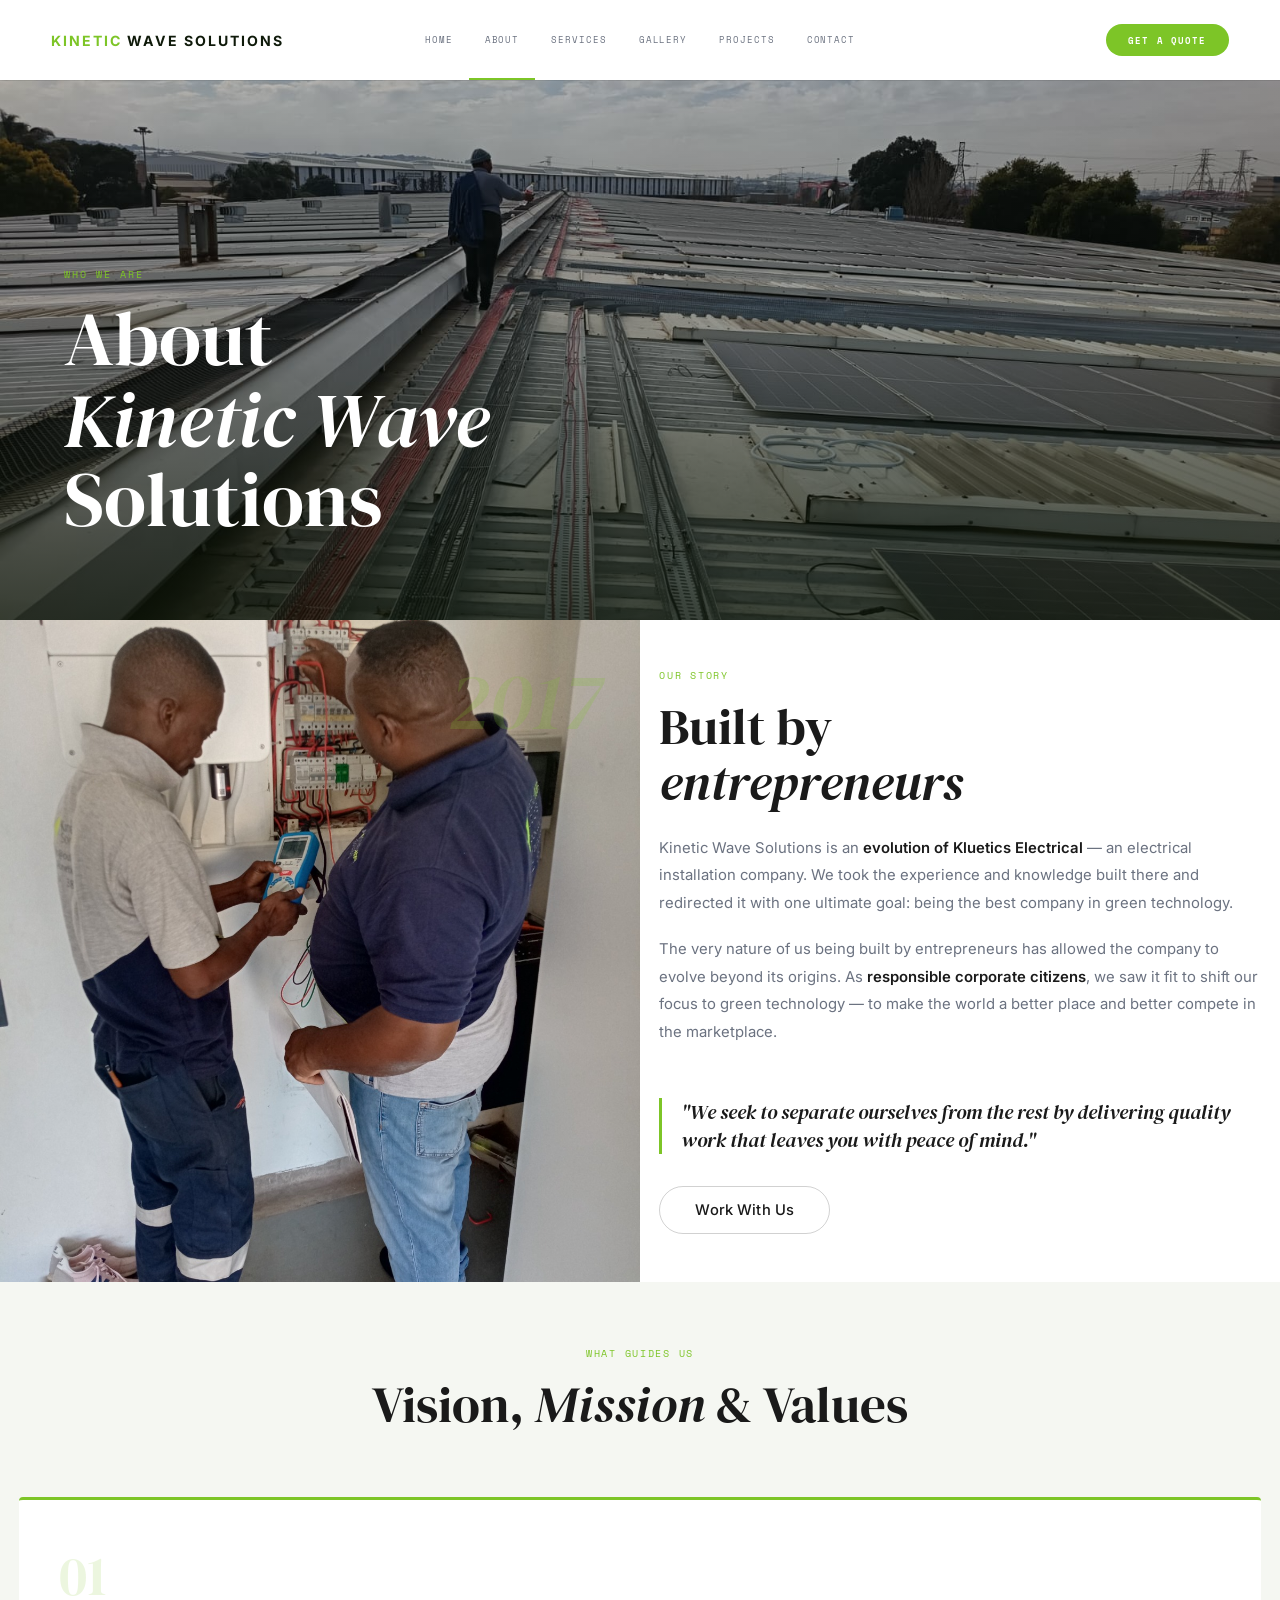
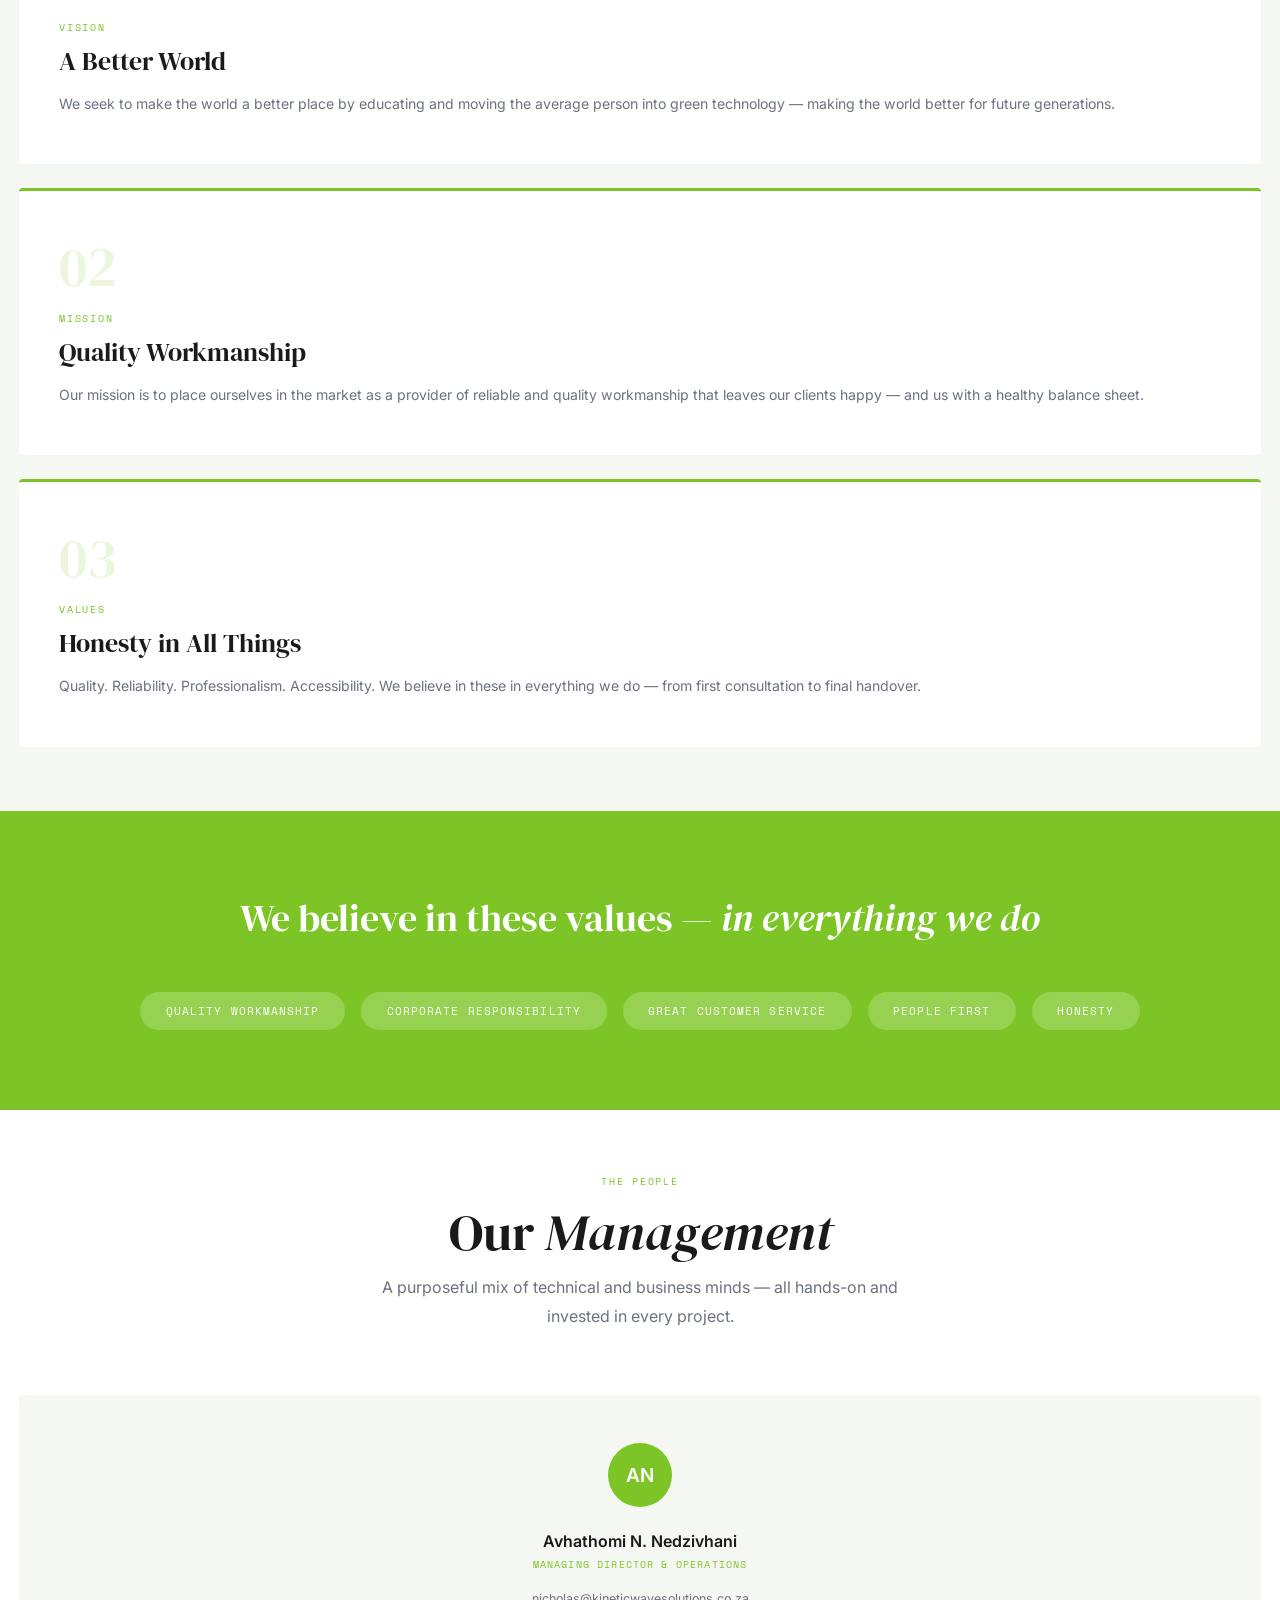
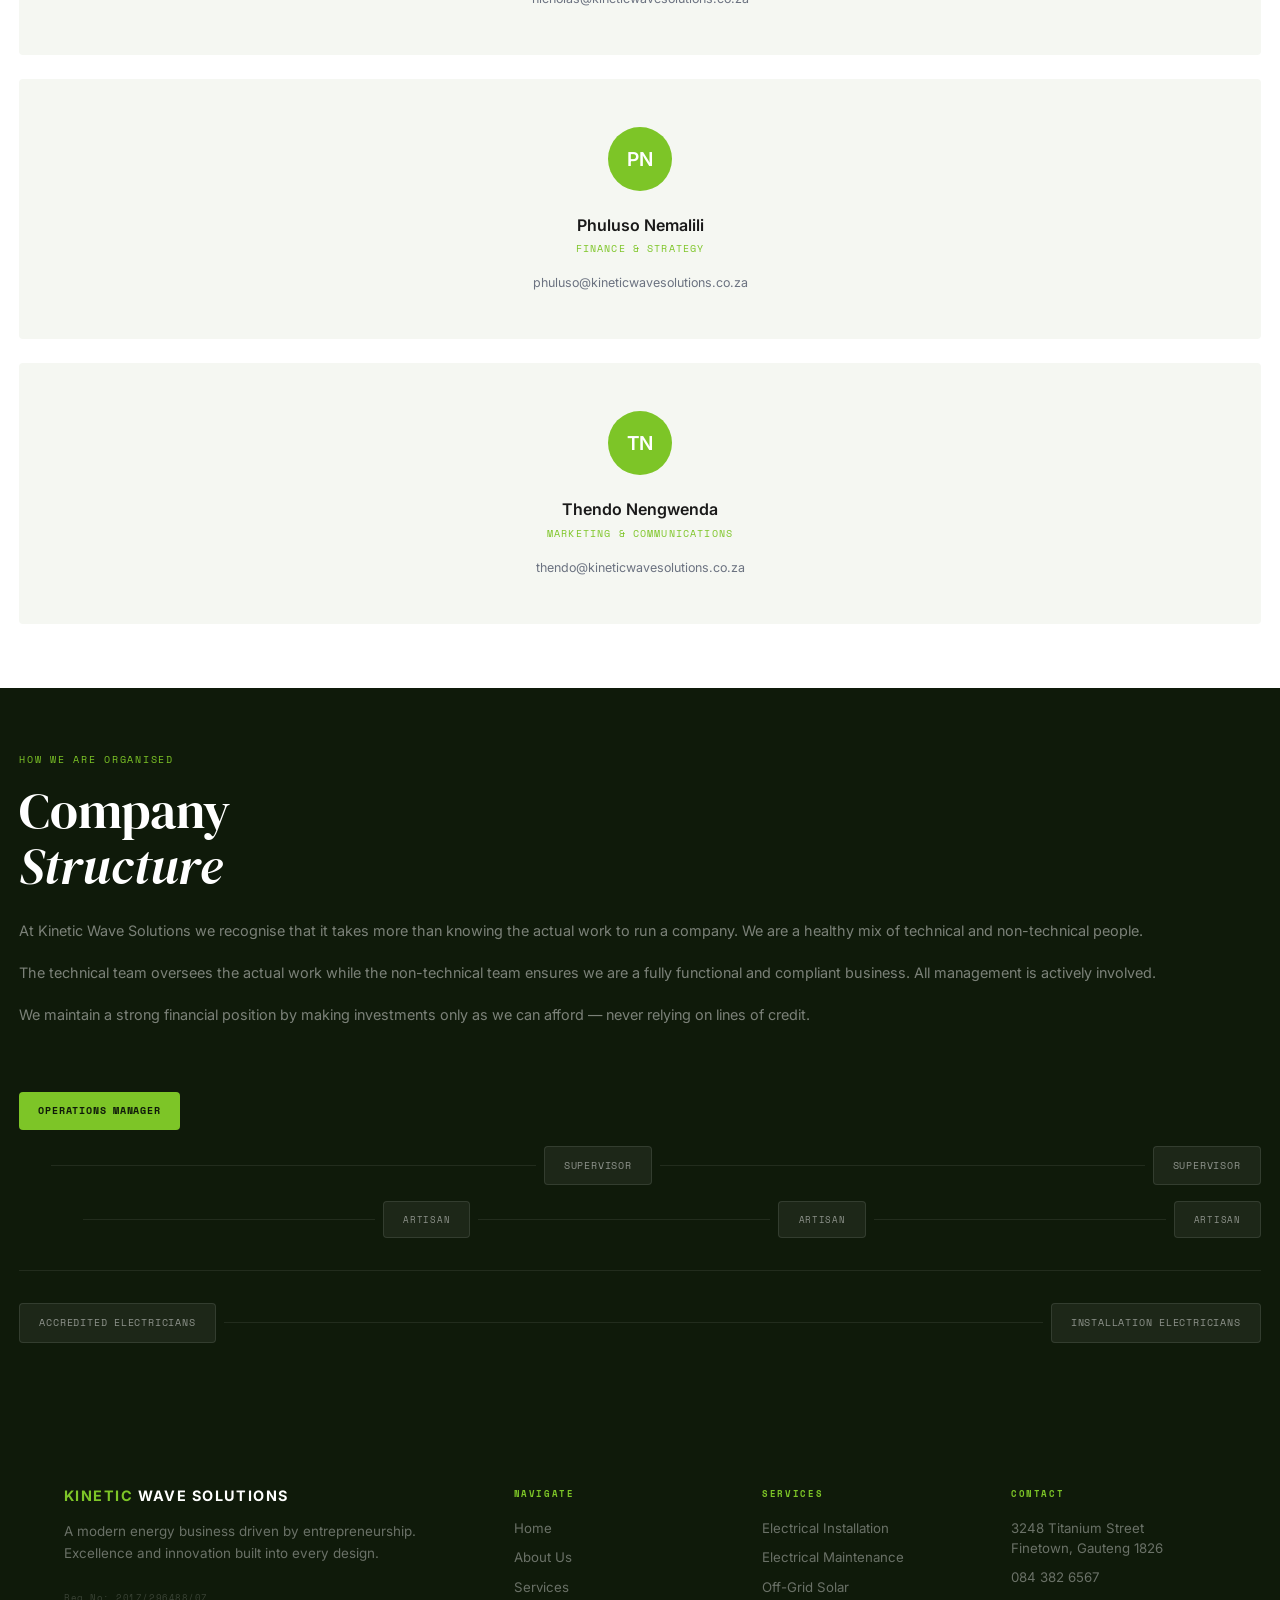
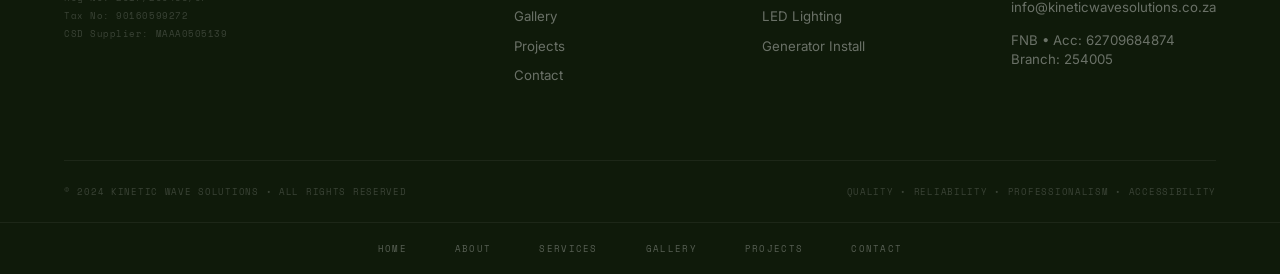
==== commit 787d2051: "Improved website design" ====
--- a/about.html
+++ b/about.html
@@ -16,8 +16,8 @@
 .ph-bg {
   position: absolute; inset: 0;
   background:
-    url('intro.jpeg')
-    center / cover no-repeat; /* ✏️ EDIT IMAGE: ABOUT — Page hero background */
+    url('images/gallery9.jpeg')
+    center / cover no-repeat; 
 }
 .ph-bg::after {
   content: '';
@@ -59,8 +59,8 @@
 }
 .story-img {
   background:
-    url('gallery2.jpeg')
-    center / cover no-repeat; /* ✏️ EDIT IMAGE: ABOUT — Story section right image */
+    url('images/gallery26.jpeg')
+    center / cover no-repeat; 
   min-height: 460px;
   position: relative;
 }
@@ -191,7 +191,6 @@
   #structure { grid-template-columns: 1fr; padding: 4rem 1.2rem; gap: 3rem; }
 }
 
-/* ✏️ EDIT VIDEO: video slot styles - do not remove */
 .hero-video {
   position: absolute; inset: 0;
   width: 100%; height: 100%;
--- a/style.css
+++ b/style.css
@@ -1,8 +1,4 @@
-/* ════════════════════════════════════════════════
-   KINETIC WAVE SOLUTIONS — Global Stylesheet
-   Clean / Modern / Professional
-   Brand: Lime Green #7DC527 + White + Dark
-   ════════════════════════════════════════════════ */
+
 @import url('https://fonts.googleapis.com/css2?family=DM+Serif+Display:ital@0;1&family=Inter:wght@300;400;500;600;700&family=Space+Mono:wght@400;700&display=swap');
 
 :root {
@@ -32,9 +28,7 @@
 ::-webkit-scrollbar { width: 3px; }
 ::-webkit-scrollbar-thumb { background: var(--green); }
 
-/* ════════════════════════════════════════════════
-   NAV — fixed, full-width, logo left | links centre | cta right
-   ════════════════════════════════════════════════ */
+
 #nav {
   position: fixed;
   top: 0; left: 0; right: 0;
@@ -166,17 +160,11 @@
 #nav-drawer a:hover { color: var(--green); background: var(--offwhite); }
 #nav-drawer a:last-child { color: var(--green); font-weight: 700; border-bottom: none; }
 
-/* ════════════════════════════════════════════════
-   PAGE WRAPPERS
-   ════════════════════════════════════════════════ */
-/* Inner pages: push content below fixed nav */
+/*page wrapper*/
 .page-wrap { padding-top: var(--nav-h); }
-/* Home page: hero is full-bleed behind transparent nav */
 .page-wrap--hero { padding-top: 0; }
 
-/* ════════════════════════════════════════════════
-   FOOTER
-   ════════════════════════════════════════════════ */
+/* footer*/
 footer {
   background: var(--dark);
   padding: 5rem 5vw 0;
@@ -229,9 +217,7 @@
 }
 .footer-nav-bar a:hover { color: var(--green); }
 
-/* ════════════════════════════════════════════════
-   SHARED COMPONENTS
-   ════════════════════════════════════════════════ */
+
 .pill-btn {
   display: inline-flex; align-items: center; justify-content: center;
   font-family: var(--sans); font-weight: 500; font-size: 0.92rem;
@@ -269,9 +255,7 @@
 .reveal.d3 { transition-delay: 0.3s; }
 .reveal.d4 { transition-delay: 0.4s; }
 
-/* ════════════════════════════════════════════════
-   RESPONSIVE
-   ════════════════════════════════════════════════ */
+
 @media (max-width: 860px) {
   #nav {
     grid-template-columns: 1fr auto auto;
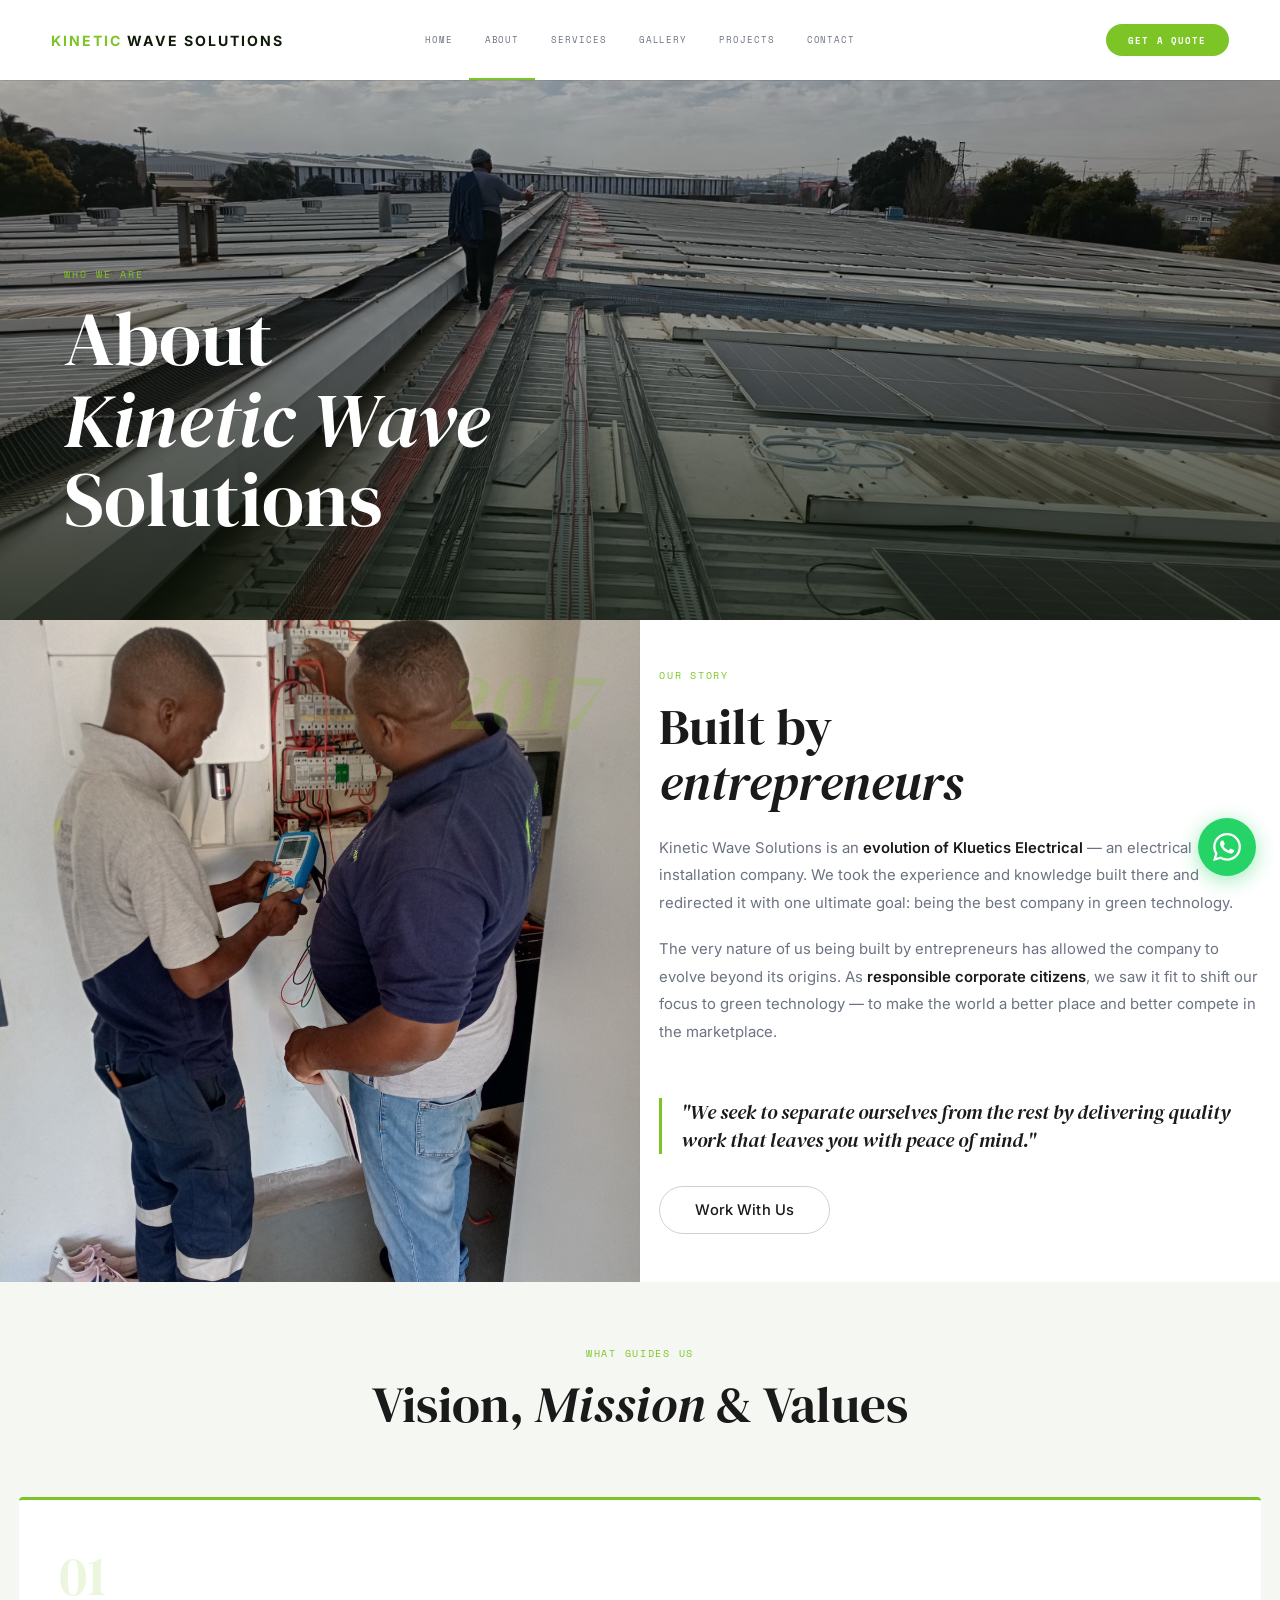
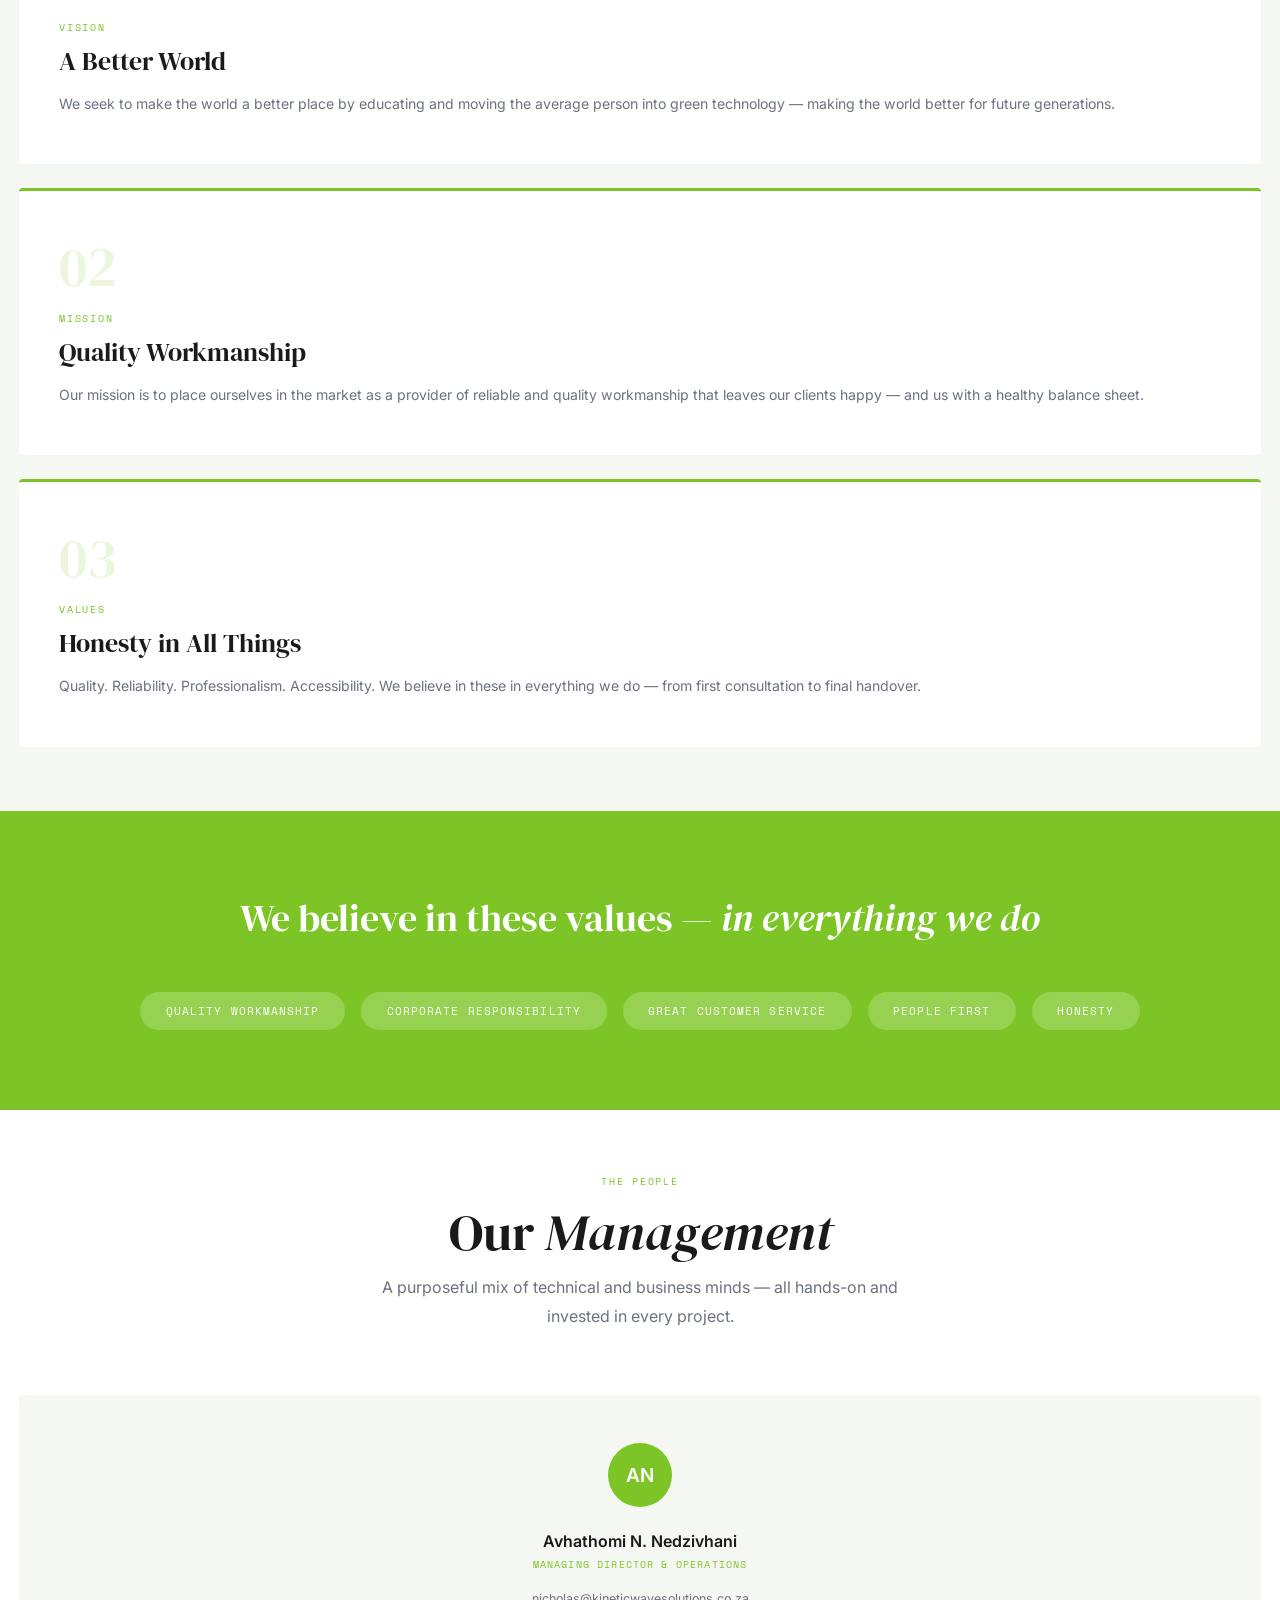
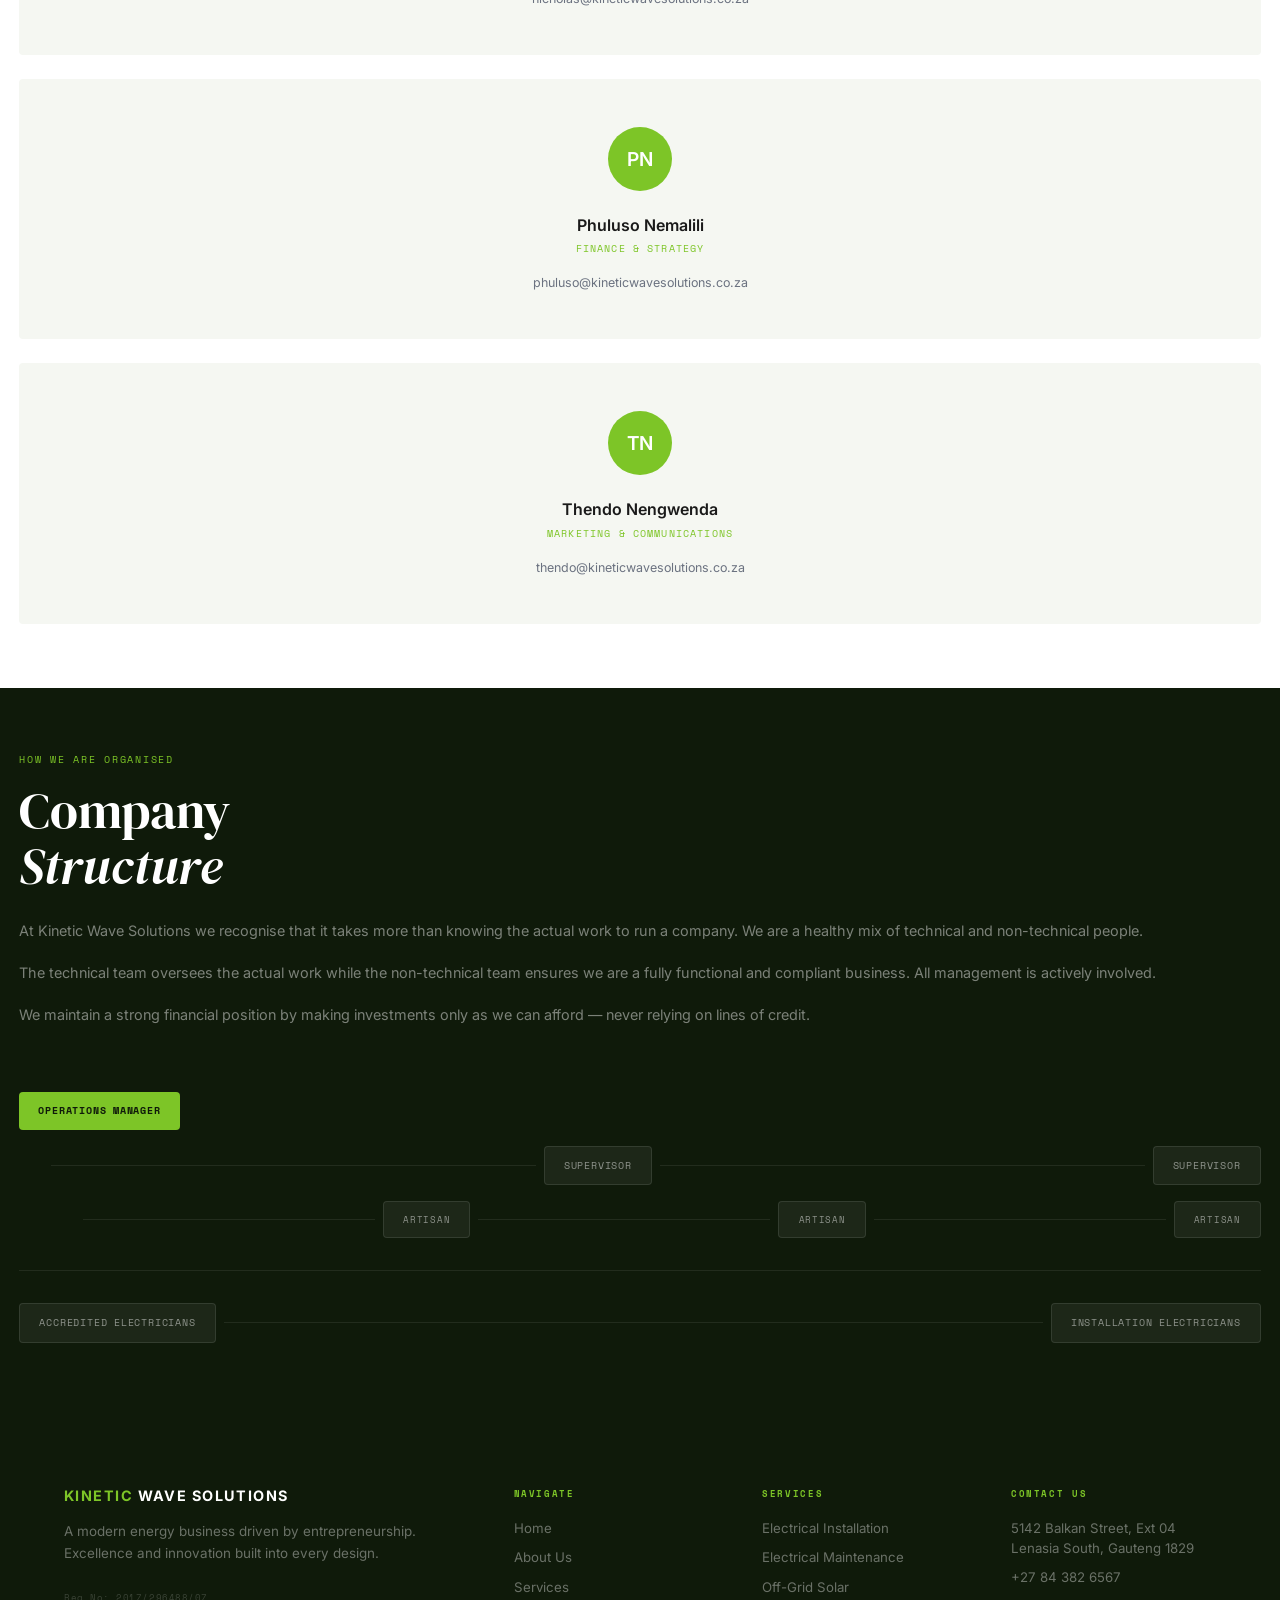
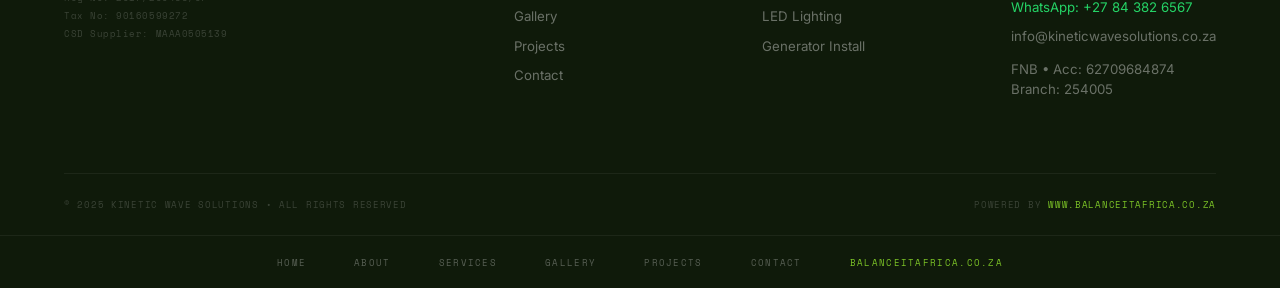
==== commit 5e2c29cd: "Improved website design" ====
--- a/about.html
+++ b/about.html
@@ -1,9 +1,33 @@
 <!DOCTYPE html>
 <html lang="en">
 <head>
+
+  <!-- SEO -->
+  <title>About Us | Accredited Solar & Electrical Company Gauteng | Kinetic Wave Solutions</title>
+  <meta name="description" content="Kinetic Wave Solutions — Gauteng solar & electrical company built by entrepreneurs. Accredited electricians, quality green energy solutions across South Africa."/>
+  <meta name="keywords" content="solar installer near me, solar panels gauteng, solar installation johannesburg, solar installer midrand, off grid solar south africa, ground mount solar, slab roof solar, electrical installation gauteng, DB board installation, kinetic wave solutions"/>
+  <meta name="robots" content="index, follow"/>
+  <meta name="author" content="Kinetic Wave Solutions"/>
+  <meta name="geo.region" content="ZA-GT"/>
+  <meta name="geo.placename" content="Gauteng, South Africa"/>
+  <meta property="og:type" content="website"/>
+  <meta property="og:url" content="https://mbuso121.github.io/about.html"/>
+  <meta property="og:title" content="About Us | Accredited Solar & Electrical Company Gauteng | Kinetic Wave Solutions"/>
+  <meta property="og:description" content="Kinetic Wave Solutions — Gauteng solar & electrical company built by entrepreneurs. Accredited electricians, quality green energy solutions across South Africa."/>
+  <meta property="og:image" content="https://mbuso121.github.io/images/gallery.jpeg"/>
+  <meta property="og:locale" content="en_ZA"/>
+  <meta property="og:site_name" content="Kinetic Wave Solutions"/>
+  <meta name="twitter:card" content="summary_large_image"/>
+  <meta name="twitter:title" content="About Us | Accredited Solar & Electrical Company Gauteng | Kinetic Wave Solutions"/>
+  <meta name="twitter:description" content="Kinetic Wave Solutions — Gauteng solar & electrical company built by entrepreneurs. Accredited electricians, quality green energy solutions across South Africa."/>
+  <link rel="canonical" href="https://mbuso121.github.io/about.html"/>
+  <link rel="icon" type="image/svg+xml" href="favicon.svg"/>
+  <link rel="sitemap" type="application/xml" href="sitemap.xml"/>
+  <script type="application/ld+json">{"@context":"https://schema.org","@type":"LocalBusiness","name":"Kinetic Wave Solutions","description":"Solar panel installation, off-grid systems, electrical installation and maintenance across Gauteng.","url":"https://mbuso121.github.io/","telephone":"+27843826567","email":"info@kineticwavesolutions.co.za","address":{"@type":"PostalAddress","streetAddress":"5142 Balkan Street, Ext 04","addressLocality":"Lenasia South","addressRegion":"Gauteng","postalCode":"1829","addressCountry":"ZA"},"geo":{"@type":"GeoCoordinates","latitude":-26.1714,"longitude":27.8934},"openingHoursSpecification":[{"@type":"OpeningHoursSpecification","dayOfWeek":["Monday","Tuesday","Wednesday","Thursday","Friday"],"opens":"07:00","closes":"17:00"}],"areaServed":["Johannesburg","Midrand","Centurion","Pretoria","Sandton","Kempton Park","Gauteng","South Africa"],"aggregateRating":{"@type":"AggregateRating","ratingValue":"5","reviewCount":"30"}}</script>
+  <script type="application/ld+json">{"@context":"https://schema.org","@type":"FAQPage","mainEntity":[{"@type":"Question","name":"How much does solar installation cost in Gauteng?","acceptedAnswer":{"@type":"Answer","text":"Solar costs depend on your energy needs. We offer packages from Level 1 (2x265W panels) to Level 4 (16x265W panels). Contact us on +27 84 382 6567 for a free quote."}},{"@type":"Question","name":"Do you install solar on slab roofs and tile roofs?","acceptedAnswer":{"@type":"Answer","text":"Yes. We install on slab roofs, tile roofs and ground frames across Gauteng. We also do carport solar canopies."}},{"@type":"Question","name":"Are your electricians licensed?","acceptedAnswer":{"@type":"Answer","text":"Yes. All our electricians hold Wireman Licences and are fully accredited to South African safety standards."}},{"@type":"Question","name":"Which areas in Gauteng do you service?","acceptedAnswer":{"@type":"Answer","text":"We service Johannesburg, Midrand, Sandton, Centurion, Pretoria, Kempton Park, Boksburg, Roodepoort and all surrounding Gauteng areas."}}]}</script>
+  <!-- END SEO -->
 <meta charset="UTF-8"/>
 <meta name="viewport" content="width=device-width,initial-scale=1"/>
-<title>About — Kinetic Wave Solutions</title>
 <link rel="stylesheet" href="style.css"/>
 <style>
 .page-hero {
